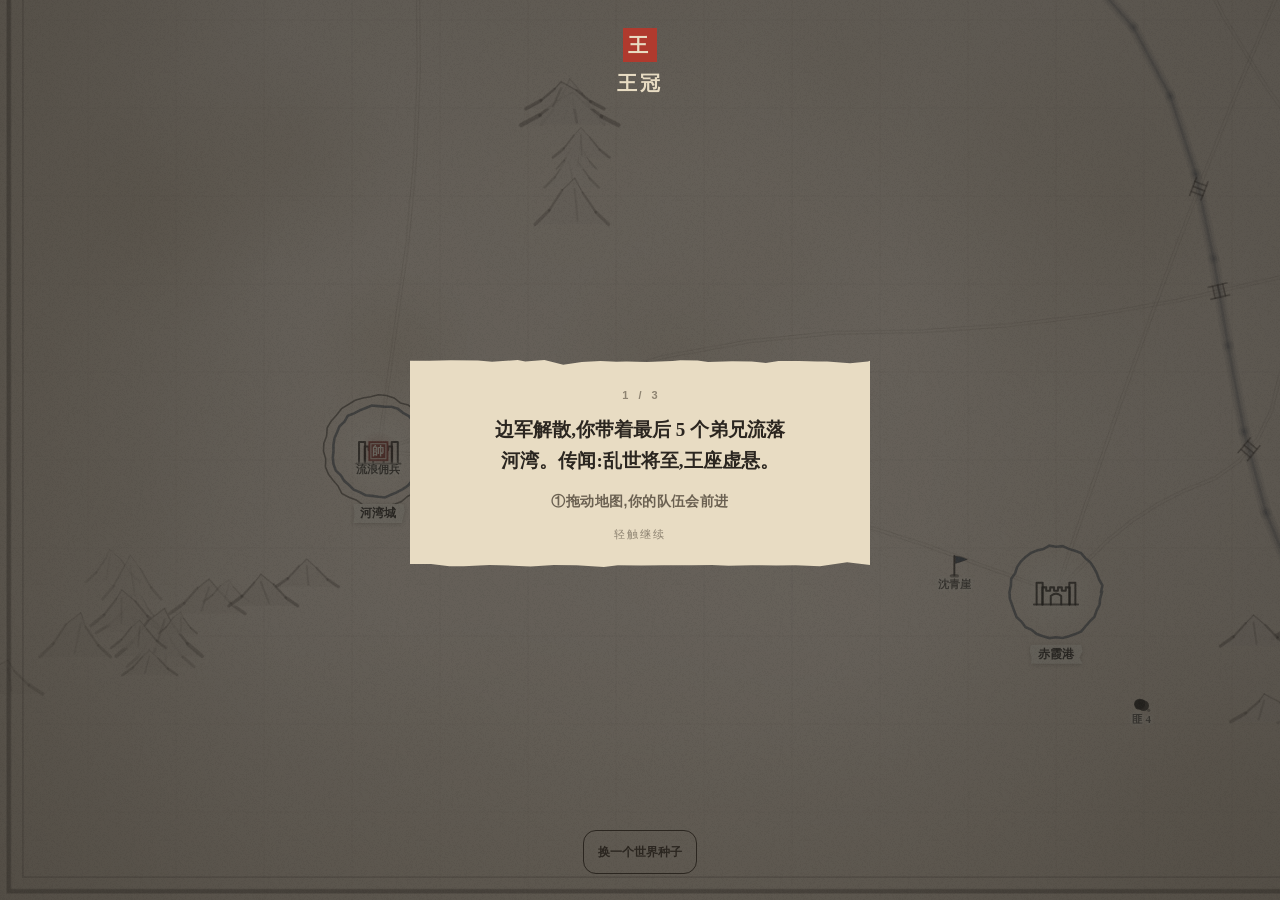
==== outputs/index.html @ c0ed1ae9 "feat(F1): make fief ownership playable" ====
<!doctype html>
<html lang="zh-CN">
<head>
  <meta charset="utf-8">
  <meta name="viewport" content="width=device-width, initial-scale=1, maximum-scale=1, viewport-fit=cover, user-scalable=no">
  <meta name="theme-color" content="#1C1916">
  <meta name="apple-mobile-web-app-capable" content="yes">
  <meta name="mobile-web-app-capable" content="yes">
  <meta name="apple-mobile-web-app-status-bar-style" content="black-translucent">
  <meta name="apple-mobile-web-app-title" content="王冠">
  <meta name="description" content="">
  <title></title>
  <link rel="icon" href="data:image/svg+xml,%3Csvg xmlns='http://www.w3.org/2000/svg' viewBox='0 0 180 180'%3E%3Crect width='180' height='180' rx='34' fill='%231C1916'/%3E%3Crect x='42' y='42' width='96' height='96' fill='%23B03A2E'/%3E%3Cpath d='M60 111V68l16 16 14-25 14 25 16-16v43z' fill='%23E8DCC3'/%3E%3C/svg%3E">
  <link rel="apple-touch-icon" href="data:image/svg+xml,%3Csvg xmlns='http://www.w3.org/2000/svg' viewBox='0 0 180 180'%3E%3Crect width='180' height='180' rx='34' fill='%231C1916'/%3E%3Crect x='42' y='42' width='96' height='96' fill='%23B03A2E'/%3E%3Cpath d='M60 111V68l16 16 14-25 14 25 16-16v43z' fill='%23E8DCC3'/%3E%3C/svg%3E">
  <link rel="manifest" href="./manifest.webmanifest">
  <link rel="stylesheet" href="./css/ui.css">
</head>
<body>
  <svg class="svg-sprite" aria-hidden="true" focusable="false">
    <defs>
      <symbol id="road-event-glyph-animal" viewBox="0 0 24 24">
        <path d="M7 9 4.5 5.5 9 7m8 2 2.5-3.5L15 7M7 9c0-3 2.2-5 5-5s5 2 5 5v4c0 4-2.2 7-5 7s-5-3-5-7z"/>
        <path d="M9.5 12h.1m4.8 0h.1M10 16c1.2.8 2.8.8 4 0"/>
      </symbol>
      <symbol id="road-event-glyph-traveler" viewBox="0 0 24 24">
        <circle cx="12" cy="6" r="3"/><path d="M7 21c.4-6 2-10 5-10s4.6 4 5 10M5 13l4 2m10-2-4 2M12 11v10"/>
      </symbol>
      <symbol id="road-event-glyph-trade" viewBox="0 0 24 24">
        <path d="M12 3v17M6 6h12M8 6l-4 8h8L8 6zm8 0-4 8h8l-4-8zM8 21h8"/>
      </symbol>
      <symbol id="road-event-glyph-village" viewBox="0 0 24 24">
        <path d="m3 11 9-7 9 7M6 9v11h12V9M10 20v-6h4v6M4 20h16"/>
      </symbol>
      <symbol id="road-event-glyph-camp" viewBox="0 0 24 24">
        <path d="M3 20 12 4l9 16H3zm5 0 4-7 4 7M5 8l-2-3m16 3 2-3"/>
      </symbol>
      <symbol id="road-event-glyph-omen" viewBox="0 0 24 24">
        <path d="m12 3 2.2 5.8L20 11l-5.8 2.2L12 19l-2.2-5.8L4 11l5.8-2.2L12 3z"/><circle cx="12" cy="11" r="1.5"/>
      </symbol>
    </defs>
  </svg>
  <canvas id="map"></canvas>

  <main id="app-overlay" class="overlay">
    <header id="hud">
      <div class="brand">
        <strong id="brand-title"></strong>
        <small id="brand-subtitle"></small>
      </div>

      <div id="stats" class="stats">
        <div class="stat gold-stat">
          <span class="stat-head">
            <!-- Square-holed cash coin, not a generic disc. -->
            <svg class="glyph" viewBox="0 0 16 16" aria-hidden="true" focusable="false">
              <circle cx="8" cy="8" r="5.6"/><rect x="6.3" y="6.3" width="3.4" height="3.4"/>
            </svg>
            <span id="gold-label"></span>
          </span>
          <strong id="gold-value"></strong>
          <small id="gold-promise" class="promise-marker" hidden></small>
          <small id="wage-label" class="wage-marker"></small>
        </div>
        <div class="stat troop-stat">
          <span class="stat-head">
            <!-- Ge-style spear head on a shaft. -->
            <svg class="glyph" viewBox="0 0 16 16" aria-hidden="true" focusable="false">
              <path d="M8 14.5V6.2"/><path d="M8 1.5 5.9 6.2h4.2z"/><path d="M5.6 9.4h4.8"/>
            </svg>
            <span id="troop-label"></span>
          </span>
          <strong id="troop-value"></strong>
          <small id="troop-promise" class="promise-marker" hidden></small>
        </div>
        <div id="fief-stat" class="stat fief-stat" hidden>
          <span class="stat-head">
            <svg class="glyph" viewBox="0 0 16 16" aria-hidden="true" focusable="false">
              <path d="M3 13.5h10M4 13.5V7l4-3.5L12 7v6.5M6.2 13.5V9.2h3.6v4.3"/>
            </svg>
            <span id="fief-label"></span>
          </span>
          <strong id="fief-value"></strong>
          <small id="fief-promise" class="promise-marker" hidden></small>
        </div>
        <div class="stat renown-stat">
          <span class="stat-head">
            <!-- laurel: two facing sprigs -->
            <svg class="glyph" viewBox="0 0 16 16" aria-hidden="true" focusable="false">
              <path d="M5.4 2.9c-2.6 2.5-2.6 7.3 0 10.2"/><path d="M10.6 2.9c2.6 2.5 2.6 7.3 0 10.2"/>
              <path d="M5.4 6.1h1.9M5.4 9.4h1.9M10.6 6.1H8.7M10.6 9.4H8.7"/>
            </svg>
            <span id="renown-label"></span>
          </span>
          <strong id="renown-value"></strong>
        </div>
        <div class="stat day-stat">
          <span class="stat-head">
            <!-- sun over the horizon: the passing day -->
            <svg class="glyph" viewBox="0 0 16 16" aria-hidden="true" focusable="false">
              <circle cx="8" cy="8" r="3.3"/><path d="M8 1.4v1.7M8 12.9v1.7M1.4 8h1.7M12.9 8h1.7"/>
            </svg>
            <span id="day-label"></span>
          </span>
          <strong id="day-value"></strong>
        </div>
      </div>

      <div class="hud-actions">
        <button id="pause-button" class="hud-button" type="button">
          <svg class="glyph glyph-pause" viewBox="0 0 16 16" aria-hidden="true" focusable="false">
            <path d="M6 3.4v9.2M10 3.4v9.2"/>
          </svg>
          <svg class="glyph glyph-resume" viewBox="0 0 16 16" aria-hidden="true" focusable="false">
            <path d="M5.4 3.2 12 8l-6.6 4.8z"/>
          </svg>
        </button>
        <button id="settings-button" class="hud-button" type="button">
          <!-- tuning marks, not a gear: a gear has no place on an ink map -->
          <svg class="glyph" viewBox="0 0 16 16" aria-hidden="true" focusable="false">
            <path d="M2.4 4.4h11.2M2.4 8h11.2M2.4 11.6h11.2"/>
            <circle cx="5.6" cy="4.4" r="1.5" class="glyph-solid"/>
            <circle cx="10.4" cy="8" r="1.5" class="glyph-solid"/>
            <circle cx="6.8" cy="11.6" r="1.5" class="glyph-solid"/>
          </svg>
        </button>
      </div>
    </header>

    <div id="renown-gate">
      <small id="renown-gate-label"></small>
      <div id="renown-gate-track"><div id="renown-gate-fill"></div></div>
    </div>
    <div id="lieutenant-chip" hidden></div>

    <div id="hint">
      <span id="hint-dot"></span>
      <span id="hint-text"></span>
    </div>

    <button id="ticker" type="button" hidden>
      <span id="ticker-seal" class="ticker-seal" aria-hidden="true" hidden></span>
      <span id="ticker-text"></span>
    </button>

    <aside id="legend">
      <span id="legend-text"></span>
      <small id="seed-label"></small>
    </aside>

    <section id="report">
      <div class="report-head">
        <button id="report-toggle" type="button" aria-expanded="false">
          <strong id="report-title"></strong>
          <span id="report-chevron" aria-hidden="true">⌃</span>
        </button>
        <div class="battle-actions">
          <button id="retreat-battle" type="button" hidden></button>
          <button id="skip-battle" type="button" hidden></button>
        </div>
      </div>
      <div id="battle-comparison" hidden>
        <strong id="encounter-verdict"></strong>
        <div class="strength-bars" aria-hidden="true">
          <span><i id="player-strength-bar"></i><small id="player-strength-value"></small></span>
          <span><i id="enemy-strength-bar"></i><small id="enemy-strength-value"></small></span>
        </div>
      </div>
      <ol id="battle-log" aria-live="polite"></ol>
    </section>

    <section id="town-sheet" hidden>
      <div class="town-copy">
        <div id="town-kicker" class="town-kicker"></div>
        <h2 id="town-name"></h2>
        <p id="town-faction"></p>
      </div>
      <div class="town-actions">
        <div class="town-spend-grid">
          <button id="recruit-button" type="button">
            <strong id="recruit-label"></strong>
            <span id="recruit-cost"></span>
          </button>
          <button id="veteran-button" type="button">
            <strong id="veteran-label"></strong>
            <span id="veteran-cost"></span>
          </button>
          <button id="battle-buff-button" type="button">
            <strong id="battle-buff-label"></strong>
            <span id="battle-buff-cost"></span>
          </button>
        </div>
        <button id="tavern-button" type="button" hidden>
          <strong id="tavern-label"></strong>
          <span id="tavern-detail"></span>
        </button>
      </div>
      <div id="fief-garrison" class="fief-garrison" hidden>
        <div class="garrison-copy">
          <strong id="garrison-title"></strong>
          <small id="garrison-counts"></small>
        </div>
        <input id="garrison-slider" type="range" min="0" step="1">
      </div>
    </section>

    <button id="settings-scrim" type="button" hidden></button>
    <section id="settings-sheet" hidden>
      <div class="settings-head">
        <h2 id="settings-title"></h2>
        <button id="settings-close" type="button">
          <svg class="glyph" viewBox="0 0 16 16" aria-hidden="true" focusable="false">
            <path d="M4 4l8 8M12 4l-8 8"/>
          </svg>
        </button>
      </div>
      <div class="settings-row">
        <span id="language-label" class="settings-label"></span>
        <div class="language-toggle">
          <button id="language-zh" type="button"></button>
          <button id="language-en" type="button"></button>
        </div>
      </div>
      <div class="settings-row">
        <div class="save-copy">
          <span id="autosave-title" class="settings-label"></span>
          <small id="autosave-status"></small>
        </div>
      </div>
    </section>

    <section id="onboarding" class="full-screen-layer onboarding-layer" hidden>
      <div class="onboarding-brand">
        <span id="onboarding-seal" class="mini-seal"></span>
        <strong id="onboarding-title"></strong>
      </div>
      <div class="onboarding-copy paper-sheet">
        <small id="onboarding-step"></small>
        <p id="onboarding-story"></p>
        <p id="onboarding-line"></p>
        <span id="onboarding-tap"></span>
      </div>
      <div class="title-actions">
        <button id="title-new-seed" class="ghost-button" type="button"></button>
        <small id="title-diagnostics"></small>
      </div>
    </section>

    <section id="promise-modal" class="modal-layer" hidden>
      <div class="promise-card paper-sheet" role="dialog" aria-modal="true">
        <small id="promise-kicker"></small>
        <p id="promise-context" hidden></p>
        <h2 id="promise-question"></h2>
        <output id="promise-value" for="promise-slider"></output>
        <input id="promise-slider" type="range">
        <div class="promise-range"><span id="promise-min"></span><span id="promise-max"></span></div>
        <div id="fief-promise-options" class="fief-promise-options" hidden>
          <button type="button" data-fief-promise="1">1</button>
          <button type="button" data-fief-promise="2">2</button>
          <button type="button" data-fief-promise="3">3</button>
          <button type="button" data-fief-promise="5">5</button>
          <button id="fief-promise-all" type="button" data-fief-promise="all"></button>
        </div>
        <button id="promise-confirm" class="primary-button" type="button"></button>
      </div>
    </section>

    <section id="fief-threat-modal" class="modal-layer fief-threat-layer" hidden>
      <article class="fief-threat-card paper-sheet" role="dialog" aria-modal="true">
        <small id="fief-threat-kicker"></small>
        <h2 id="fief-threat-title"></h2>
        <p id="fief-threat-detail"></p>
        <button id="fief-threat-dismiss" class="primary-button" type="button"></button>
      </article>
    </section>

    <button id="context-tooltip" type="button" hidden></button>

    <section id="road-event-modal" class="full-screen-layer road-event-layer" hidden>
      <article class="road-event-card paper-sheet" role="dialog" aria-modal="true">
        <small id="road-event-kicker"></small>
        <svg id="road-event-glyph" class="road-event-glyph" viewBox="0 0 24 24" aria-hidden="true" focusable="false">
          <use id="road-event-glyph-use" href="#road-event-glyph-omen"></use>
        </svg>
        <p id="road-event-text"></p>
        <div class="road-event-actions">
          <button id="road-event-choice-a" class="road-event-choice" type="button"></button>
          <button id="road-event-choice-b" class="road-event-choice" type="button"></button>
        </div>
      </article>
    </section>

    <section id="formation-modal" class="modal-layer formation-layer" hidden>
      <article class="formation-card paper-sheet" role="dialog" aria-modal="true">
        <small id="formation-kicker"></small>
        <p id="formation-scout"></p>
        <div class="formation-choices">
          <button id="formation-wedge" class="formation-choice" data-formation="wedge" type="button"></button>
          <button id="formation-line" class="formation-choice" data-formation="line" type="button"></button>
          <button id="formation-circle" class="formation-choice" data-formation="circle" type="button"></button>
        </div>
      </article>
    </section>

    <section id="contract-modal" class="modal-layer contract-layer" hidden>
      <article class="contract-card paper-sheet" role="dialog" aria-modal="true">
        <small id="contract-kicker"></small>
        <h2 id="contract-title"></h2>
        <div class="contract-offers">
          <button id="contract-offer-escort" class="contract-choice" type="button">
            <strong id="contract-escort-title"></strong>
            <span id="contract-escort-detail"></span>
          </button>
          <button id="contract-offer-risky" class="contract-choice" type="button">
            <strong id="contract-risky-title"></strong>
            <span id="contract-risky-detail"></span>
          </button>
          <button id="contract-offer-war" class="contract-choice" type="button">
            <strong id="contract-war-title"></strong>
            <span id="contract-war-detail"></span>
          </button>
          <button id="contract-offer-reinforce" class="contract-choice" type="button" hidden>
            <strong id="contract-reinforce-title"></strong>
            <span id="contract-reinforce-detail"></span>
          </button>
          <button id="contract-offer-patrol" class="contract-choice" type="button" hidden>
            <strong id="contract-patrol-title"></strong>
            <span id="contract-patrol-detail"></span>
          </button>
          <button id="lieutenant-offer" class="contract-choice" type="button" hidden>
            <strong id="lieutenant-offer-title"></strong>
            <span id="lieutenant-offer-detail"></span>
          </button>
        </div>
        <button id="contract-close" class="ghost-button" type="button"></button>
      </article>
    </section>

    <section id="demo-ending" class="full-screen-layer ending-layer" hidden>
      <div class="ending-scroll">
        <div id="ending-seal" class="ending-seal"></div>
        <section class="ending-section">
          <h2 id="mirror-title"></h2>
          <div id="mirror-table" class="mirror-table"></div>
        </section>
        <section class="ending-section ending-chronicle-section">
          <h2 id="ending-chronicle-title"></h2>
          <ol id="ending-chronicle" class="ending-chronicle"></ol>
        </section>
        <section class="ending-section">
          <h2 id="ending-stats-title"></h2>
          <dl id="ending-stats" class="ending-stats"></dl>
        </section>
        <p id="ending-line" class="ending-line"></p>
        <div class="ending-actions">
          <button id="share-result" class="primary-button" type="button"></button>
          <button id="replay-button" class="ghost-button" type="button"></button>
        </div>
        <code id="result-code" class="result-code" data-number-budget-exempt></code>
      </div>
    </section>

    <small id="version-label" class="version-label"></small>
    <div id="fx-layer" aria-hidden="true"></div>
    <div id="toast" role="status" aria-live="polite"></div>
  </main>

  <script type="module" src="./js/main.js"></script>
</body>
</html>
---- outputs/css/ui.css ----
/* Design tokens for the user's War Atlas visual system. */
:root {
  color-scheme: dark;
  --paper: #E8DCC3;
  --paper-shadow: #C9B892;
  --ink: #2B2620;
  --ink-faint: #6B6152;
  --cinnabar: #B03A2E;
  --faction-north: #7A2E2A;
  --faction-south: #31465C;
  --faction-east: #8A6D2F;
  --lacquer: #1C1916;
  --green-ink: #4A6B45;
  --lacquer-soft: rgba(28, 25, 22, 0.9);
  --paper-on-lacquer: rgba(232, 220, 195, 0.92);
  --paper-dim: rgba(232, 220, 195, 0.56);
  --rule-on-lacquer: rgba(232, 220, 195, 0.16);
  --rule-on-paper: rgba(43, 38, 32, 0.22);
  --cinnabar-on-lacquer: #D2695C;
  --cinnabar-deep: #A33525;
  --green-on-lacquer: #8FB183;
  --font-display: "Songti SC", "Noto Serif CJK SC", "STSong", serif;
  --font-body: "PingFang SC", "Noto Sans CJK SC", -apple-system, sans-serif;
  --ease-panel: 200ms cubic-bezier(0.32, 0.72, 0.35, 1);
}

* {
  box-sizing: border-box;
}

.svg-sprite {
  position: absolute;
  width: 0;
  height: 0;
  overflow: hidden;
}

button,
input[type="range"] {
  touch-action: manipulation;
}

button {
  transition: transform 100ms ease, filter 100ms ease, background-color 100ms ease;
}

button:active:not(:disabled) {
  transform: translateY(1px) scale(0.985);
  filter: brightness(1.12);
}

html,
body {
  width: 100%;
  height: 100%;
  margin: 0;
  overflow: hidden;
  background: var(--lacquer);
  color: var(--paper);
  font-family: var(--font-body);
  -webkit-tap-highlight-color: transparent;
  -webkit-user-select: none;
  user-select: none;
}

body {
  position: fixed;
  inset: 0;
  overscroll-behavior: none;
}

canvas {
  position: fixed;
  inset: 0;
  display: block;
  width: 100%;
  height: 100%;
  cursor: crosshair;
  touch-action: none;
  transition: filter var(--ease-panel);
}

body.paused canvas {
  filter: saturate(0.58) contrast(0.94);
}

.overlay {
  position: fixed;
  inset: 0;
  z-index: 2;
  pointer-events: none;
}

#hud {
  position: absolute;
  z-index: 5;
  top: max(10px, env(safe-area-inset-top));
  left: max(10px, env(safe-area-inset-left));
  right: max(10px, env(safe-area-inset-right));
  display: flex;
  align-items: stretch;
  gap: 7px;
  max-width: 800px;
  margin: 0 auto;
}

.brand,
.stats,
.hud-button,
#hint,
#report,
#town-sheet,
#settings-sheet,
#toast {
  border: 1px solid var(--rule-on-lacquer);
  background: var(--lacquer-soft);
  box-shadow: 0 14px 40px rgba(0, 0, 0, 0.34);
}

.brand {
  display: grid;
  min-width: 112px;
  place-content: center start;
  padding: 8px 12px;
  border-radius: 12px 5px 5px 12px;
  cursor: pointer;
  pointer-events: auto;
}

.brand strong {
  color: var(--paper);
  font-family: var(--font-display);
  font-size: 19px;
  font-weight: 700;
  letter-spacing: 0.2em;
  line-height: 1;
}

.brand small {
  margin-top: 5px;
  color: var(--paper-dim);
  font-family: var(--font-body);
  font-size: 9px;
  letter-spacing: 0.12em;
}

.stats {
  display: grid;
  flex: 1;
  grid-template-columns: repeat(2, minmax(54px, 1fr));
  overflow: hidden;
  border-radius: 5px;
}

body.has-fief #stats {
  grid-template-columns: repeat(3, minmax(48px, 1fr));
}

.stat {
  position: relative;
  display: grid;
  min-width: 0;
  place-content: center;
  padding: 7px 8px;
  text-align: center;
}

/* In the demo, the goal bar carries renown and the wage line carries time.
   Hiding their duplicate counters keeps every play screen under six numbers. */
.stat.renown-stat,
.stat.day-stat {
  display: none;
}

.stat + .stat {
  border-left: 1px solid var(--rule-on-lacquer);
}

.stat-head {
  display: flex;
  align-items: center;
  justify-content: center;
  gap: 4px;
}

.stat span {
  color: var(--paper-dim);
  font-family: var(--font-body);
  font-size: 9px;
  letter-spacing: 0.08em;
}

.stat strong {
  margin-top: 2px;
  color: var(--paper-on-lacquer);
  font-family: var(--font-display);
  font-size: 17px;
  font-variant-numeric: tabular-nums;
  font-weight: 700;
  line-height: 1.1;
}

.stat .promise-marker,
.stat .wage-marker {
  display: block;
  margin-top: 2px;
  color: var(--paper-dim);
  font: 500 7px/1.1 var(--font-body);
  font-variant-numeric: tabular-nums;
  letter-spacing: 0;
  white-space: nowrap;
}

.stat .promise-marker[hidden],
#hint[hidden] {
  display: none !important;
}

/* The mirror line.
   Under the line: a 2px ink tick under the counter — the promise, stated
   quietly. Over the line: the promise turns cinnabar and sits on the same
   baseline as the number it broke. This is the ONLY persistent cinnabar text
   in the game; everything else was demoted to ink to keep it meaning something. */
.stat .promise-marker {
  display: block;
  width: 18px;
  height: 2px;
  margin: 3px auto 0;
  overflow: hidden;
  background: var(--paper-dim);
  color: transparent;
  font: 700 9px/1.2 var(--font-display);
  font-variant-numeric: tabular-nums;
  white-space: nowrap;
}

.stat .promise-marker.exceeded {
  width: auto;
  height: auto;
  margin: 1px 0 0;
  background: none;
  color: var(--cinnabar-on-lacquer);
}

#gold-promise.exceeded {
  top: calc(max(10px, env(safe-area-inset-top)) + 77px);
}

body.has-troop-overshoot #troop-value,
body.has-gold-overshoot #gold-value {
  visibility: hidden;
}

body.battle-active.has-troop-overshoot #troop-value,
body.battle-active.has-gold-overshoot #gold-value {
  visibility: visible;
}

/* Counter lands on its new value with a single small settle. */
.stat strong.ticking {
  animation: stat-settle 450ms cubic-bezier(0.2, 0.8, 0.2, 1);
}

@keyframes stat-settle {
  0% { transform: scale(1); }
  55% { transform: scale(1.06); }
  100% { transform: scale(1); }
}

/* Inline SVG glyph set. Stroked in currentColor so one rule tones them all. */
.glyph {
  width: 13px;
  height: 13px;
  flex: 0 0 auto;
  fill: none;
  stroke: currentColor;
  stroke-width: 1.4;
  stroke-linecap: round;
  stroke-linejoin: round;
  opacity: 0.72;
}

.glyph .glyph-solid {
  fill: currentColor;
  stroke: none;
}

.hud-actions {
  display: flex;
  gap: 5px;
}

.hud-button {
  display: grid;
  width: 42px;
  min-height: 44px;
  padding: 0;
  place-content: center;
  border-radius: 5px;
  color: var(--paper-on-lacquer);
  cursor: pointer;
  pointer-events: auto;
}

.hud-button .glyph {
  width: 16px;
  height: 16px;
  opacity: 0.86;
}

/* Pause/resume swap by class, so the SVG markup survives re-render. */
.hud-button .glyph-resume,
.hud-button.is-paused .glyph-pause {
  display: none;
}

.hud-button.is-paused .glyph-resume {
  display: block;
}

.hud-button:last-child {
  border-radius: 5px 12px 12px 5px;
}

.hud-button:active {
  transform: translateY(1px);
  background: rgba(232, 220, 195, 0.1);
}

/* ---- Renown gate: a brush stroke, not a progress bar -------------------- */
#renown-gate {
  position: absolute;
  z-index: 4;
  top: calc(max(10px, env(safe-area-inset-top)) + 58px);
  left: 50%;
  display: flex;
  align-items: center;
  gap: 8px;
  max-width: calc(100vw - 24px);
  transform: translateX(-50%);
}

body.has-troop-overshoot #renown-gate {
  top: calc(max(10px, env(safe-area-inset-top)) + 80px);
}

body.has-gold-overshoot #renown-gate {
  top: calc(max(10px, env(safe-area-inset-top)) + 100px);
}

#renown-gate[hidden] {
  display: none;
}

#lieutenant-chip {
  position: absolute;
  z-index: 4;
  top: calc(max(10px, env(safe-area-inset-top)) + 82px);
  left: max(12px, env(safe-area-inset-left));
  padding: 5px 8px;
  border: 1px solid var(--rule-on-lacquer);
  border-radius: 2px;
  background: var(--lacquer-soft);
  color: var(--paper-on-lacquer);
  font: 11px var(--font-display);
  letter-spacing: 0.08em;
}

#lieutenant-chip[hidden] {
  display: none;
}

#renown-gate-track {
  width: 104px;
  height: 3px;
  flex: 0 0 auto;
  overflow: hidden;
  border-radius: 2px;
  /* Ink on paper: --rule-on-paper is too faint to read as a track here. */
  background: rgba(43, 38, 32, 0.16);
}

#renown-gate-fill {
  width: 0%;
  height: 100%;
  border-radius: 2px;
  background: var(--ink);
  transition: width var(--ease-panel);
}

#renown-gate-fill.growing {
  animation: progress-ink-pulse 450ms cubic-bezier(0.2, 0.8, 0.2, 1);
}

@keyframes progress-ink-pulse {
  0% { box-shadow: inset 0 0 0 1px rgba(176, 58, 46, 0); }
  40% { box-shadow: inset 0 0 0 1px var(--cinnabar); }
  100% { box-shadow: inset 0 0 0 1px rgba(176, 58, 46, 0); }
}

#renown-gate-label {
  color: var(--ink);
  font-family: var(--font-display);
  font-size: 11px;
  font-variant-numeric: tabular-nums;
  letter-spacing: 0.04em;
  white-space: nowrap;
  opacity: 0.78;
}

#hint {
  position: absolute;
  top: calc(max(10px, env(safe-area-inset-top)) + 96px);
  left: 50%;
  display: flex;
  align-items: center;
  gap: 7px;
  max-width: calc(100vw - 24px);
  padding: 7px 11px;
  transform: translateX(-50%);
  border-color: var(--rule-on-lacquer);
  border-radius: 999px;
  color: var(--paper-on-lacquer);
  font-family: var(--font-body);
  font-size: 11px;
  line-height: 1.25;
  text-align: center;
  white-space: nowrap;
}

body.has-troop-overshoot #hint {
  top: calc(max(10px, env(safe-area-inset-top)) + 116px);
}

body.has-gold-overshoot #hint {
  top: calc(max(10px, env(safe-area-inset-top)) + 136px);
}

#hint-dot {
  width: 6px;
  height: 6px;
  flex: 0 0 auto;
  border-radius: 50%;
  background: var(--paper-dim);
}

#hint.battle #hint-dot,
#hint.paused #hint-dot {
  background: var(--paper-dim);
  box-shadow: 0 0 0 3px rgba(176, 58, 46, 0.22);
}

#legend {
  position: absolute;
  top: calc(max(10px, env(safe-area-inset-top)) + 138px);
  right: max(12px, env(safe-area-inset-right));
  display: grid;
  gap: 4px;
  /* --ink-faint on paper is only 4.47:1; this is 10px text. */
  color: var(--ink);
  font-family: var(--font-body);
  font-size: 10px;
  text-align: right;
}

#legend small {
  /* No nested opacity: it would compound with #legend's and fail contrast. */
  color: var(--ink);
  font-variant-numeric: tabular-nums;
}

#seed-label,
.version-label {
  display: none;
}

body.diagnostics-visible #seed-label,
body.diagnostics-visible .version-label {
  display: block;
}

/* Triple-tap diagnostics is a focused readout, not another HUD layer. */
body.diagnostics-visible #renown-gate,
body.diagnostics-visible #town-sheet,
body.diagnostics-visible #report,
body.diagnostics-visible #battle-panel {
  display: none !important;
}

/* Recruiting introduces its own two small figures; temporarily drop the wage
   line so a town screen still stays within the six-number demo budget. */
body.town-open .wage-marker {
  display: none;
}

body.town-open #report {
  display: none;
}

body.victory-fx-active .wage-marker {
  display: none !important;
}

body.act-two.town-open #renown-gate,
body.settings-open #renown-gate,
body.demo-modal-open #renown-gate {
  display: none !important;
}

#report {
  position: absolute;
  z-index: 1;
  right: max(12px, env(safe-area-inset-right));
  bottom: max(12px, env(safe-area-inset-bottom));
  width: min(410px, calc(100vw - 24px));
  overflow: hidden;
  border-radius: 16px;
  transition: bottom var(--ease-panel), opacity var(--ease-panel);
  pointer-events: auto;
}

body.town-open #report {
  bottom: calc(max(12px, env(safe-area-inset-bottom)) + 132px);
}

body.settings-open #report {
  opacity: 0;
}

.report-head {
  display: flex;
  min-height: 38px;
  align-items: center;
  justify-content: space-between;
  gap: 10px;
  padding: 7px 8px 7px 13px;
  border-bottom: 1px solid var(--rule-on-lacquer);
}

#report-toggle {
  display: flex;
  min-width: 0;
  min-height: 44px;
  flex: 1;
  align-items: center;
  gap: 8px;
  padding: 0 5px;
  border: 0;
  background: transparent;
  color: inherit;
  cursor: pointer;
  text-align: left;
}

#report-chevron {
  color: var(--paper-dim);
  font-size: 11px;
  transition: transform var(--ease-panel);
}

#report[data-expanded="true"] #report-chevron {
  transform: rotate(180deg);
}

.report-head strong {
  color: var(--paper-on-lacquer);
  font-family: var(--font-display);
  font-size: 13px;
  letter-spacing: 0.14em;
}

.battle-actions {
  display: flex;
  gap: 5px;
  pointer-events: auto;
}

#skip-battle,
#retreat-battle {
  min-height: 44px;
  padding: 5px 10px;
  border: 1px solid var(--rule-on-lacquer);
  border-radius: 9px;
  background: rgba(232, 220, 195, 0.08);
  color: var(--paper-on-lacquer);
  font: 600 11px var(--font-body);
  cursor: pointer;
  pointer-events: auto;
}

#skip-battle:active,
#retreat-battle:active {
  transform: translateY(1px);
  background: rgba(232, 220, 195, 0.16);
}

#battle-log {
  display: grid;
  max-height: 32px;
  gap: 4px;
  margin: 0;
  padding: 9px 13px 11px;
  overflow: hidden;
  list-style: none;
  font-family: var(--font-body);
  font-size: 11px;
  line-height: 1.3;
}

#report[data-expanded="true"] #battle-log {
  max-height: 118px;
}

#report:not([data-expanded="true"]) #battle-log li:not(:first-child) {
  display: none;
}

#battle-comparison {
  padding: 10px 13px 2px;
  border-top: 1px solid var(--rule-on-lacquer);
  text-align: center;
}

#battle-comparison[hidden] {
  display: none !important;
}

#encounter-verdict {
  display: block;
  color: var(--paper-on-lacquer);
  font: 700 23px/1.2 var(--font-display);
  letter-spacing: 0.12em;
}

.strength-bars {
  display: grid;
  grid-template-columns: repeat(2, minmax(0, 1fr));
  gap: 8px;
  margin-top: 7px;
}

.strength-bars span {
  position: relative;
  height: 4px;
  overflow: visible;
  border-radius: 999px;
  background: rgba(232, 220, 195, 0.15);
}

.strength-bars i {
  display: block;
  height: 100%;
  border-radius: inherit;
  background: var(--green-on-lacquer);
}

.strength-bars span:last-child i {
  background: var(--cinnabar-on-lacquer);
}

.strength-bars small {
  position: absolute;
  top: -4px;
  right: 3px;
  color: var(--paper-on-lacquer);
  font: 8px/1 ui-monospace, SFMono-Regular, Menlo, monospace;
}

body.battle-active #renown-gate,
body.battle-active .wage-marker {
  display: none !important;
}

/* The mirror line is a permanent confession once it turns cinnabar. During a
   battle, collapse the ordinary counters but keep any exceeded promise fixed
   above the battlefield instead of visually removing it. */
body.battle-active #stats,
body.battle-active #stats .stat {
  display: contents !important;
}

body.battle-active #stats .stat-head,
body.battle-active #stats .stat > strong,
body.battle-active #stats .promise-marker:not(.exceeded) {
  display: none !important;
}

#battle-log li {
  overflow: hidden;
  color: var(--paper-dim);
  text-overflow: ellipsis;
  white-space: nowrap;
}

#battle-log li.win {
  color: var(--green-on-lacquer);
}

#battle-log li.loss {
  color: var(--paper-on-lacquer);
}

#battle-log li.round {
  color: rgba(232, 220, 195, 0.78);
}

#town-sheet {
  position: absolute;
  z-index: 2;
  right: max(12px, env(safe-area-inset-right));
  bottom: max(12px, env(safe-area-inset-bottom));
  left: max(12px, env(safe-area-inset-left));
  display: flex;
  width: min(640px, calc(100vw - 24px));
  min-height: 116px;
  align-items: center;
  justify-content: space-between;
  gap: 16px;
  margin: 0 auto;
  padding: 16px;
  border-color: var(--rule-on-lacquer);
  border-radius: 20px;
  background: var(--lacquer);
  pointer-events: auto;
  flex-wrap: wrap;
}

#town-sheet[hidden],
#skip-battle[hidden],
#retreat-battle[hidden],
#tavern-button[hidden],
#contract-modal[hidden],
#contract-offer-war[hidden],
#contract-offer-reinforce[hidden],
#contract-offer-patrol[hidden],
#fief-stat[hidden],
#fief-garrison[hidden],
#fief-promise-options[hidden],
#fief-threat-modal[hidden],
#lieutenant-offer[hidden],
#formation-modal[hidden],
#settings-sheet[hidden],
#settings-scrim[hidden],
#onboarding[hidden],
#promise-modal[hidden],
#road-event-modal[hidden],
#context-tooltip[hidden],
#demo-ending[hidden] {
  display: none !important;
}

.fief-garrison {
  display: grid;
  width: 100%;
  grid-template-columns: minmax(128px, auto) minmax(160px, 1fr);
  align-items: center;
  gap: 12px;
  padding-top: 12px;
  border-top: 1px solid var(--rule-on-lacquer);
}

.garrison-copy strong,
.garrison-copy small {
  display: block;
}

.garrison-copy strong {
  color: var(--paper-on-lacquer);
  font: 700 13px var(--font-display);
}

.garrison-copy small {
  margin-top: 3px;
  color: var(--paper-dim);
  font: 10px var(--font-body);
}

#garrison-slider {
  width: 100%;
  accent-color: var(--paper);
}

.town-copy {
  min-width: 0;
}

.town-kicker {
  color: var(--paper-dim);
  font-family: var(--font-body);
  font-size: 10px;
  letter-spacing: 0.12em;
}

#town-name {
  margin: 3px 0 4px;
  overflow: hidden;
  color: var(--paper-on-lacquer);
  font-family: var(--font-display);
  font-size: 23px;
  text-overflow: ellipsis;
  white-space: nowrap;
}

#town-faction {
  margin: 0;
  color: var(--paper-dim);
  font-family: var(--font-body);
  font-size: 11px;
}

.town-actions {
  display: grid;
  flex: 0 0 auto;
  gap: 8px;
}

.town-spend-grid {
  display: grid;
  grid-template-columns: repeat(3, minmax(86px, 1fr));
  gap: 6px;
}

#recruit-button,
#veteran-button,
#battle-buff-button,
#tavern-button {
  min-width: 0;
  min-height: 54px;
  padding: 8px 9px;
  border: 1px solid var(--rule-on-lacquer);
  border-radius: 13px;
  background: transparent;
  box-shadow: 0 7px 18px rgba(0, 0, 0, 0.28);
  color: var(--paper);
  font: 700 15px var(--font-display);
  letter-spacing: 0.06em;
  cursor: pointer;
}

#tavern-button {
  width: 100%;
  border-color: rgba(232, 220, 195, 0.25);
  background: rgba(232, 220, 195, 0.08);
  box-shadow: none;
}

#recruit-button span,
#veteran-button span,
#battle-buff-button span,
#tavern-button span {
  display: block;
  margin-top: 3px;
  font-family: var(--font-body);
  font-size: 10px;
  font-weight: 500;
  letter-spacing: 0;
  opacity: 0.82;
}

#recruit-button:active:not(:disabled),
#veteran-button:active:not(:disabled),
#battle-buff-button:active:not(:disabled),
#tavern-button:active:not(:disabled) {
  transform: translateY(1px);
}

#recruit-button:disabled,
#veteran-button:disabled,
#battle-buff-button:disabled,
#tavern-button:disabled {
  border-color: var(--rule-on-lacquer);
  background: transparent;
  box-shadow: none;
  color: var(--paper-dim);
  cursor: default;
}

.full-screen-layer,
.modal-layer {
  position: fixed;
  z-index: 20;
  inset: 0;
  pointer-events: auto;
}

.onboarding-layer {
  display: grid;
  grid-template-rows: auto 1fr auto;
  min-height: 100%;
  padding: max(28px, env(safe-area-inset-top)) max(24px, env(safe-area-inset-right)) max(26px, env(safe-area-inset-bottom)) max(24px, env(safe-area-inset-left));
  background:
    linear-gradient(rgba(232, 220, 195, 0.9), rgba(232, 220, 195, 0.96)),
    repeating-linear-gradient(89deg, rgba(43, 38, 32, 0.04) 0 1px, transparent 1px 22px);
  color: var(--ink);
  cursor: pointer;
}

.onboarding-brand {
  display: flex;
  align-items: center;
  gap: 12px;
  color: var(--ink);
  font: 700 17px var(--font-display);
  letter-spacing: 0.18em;
}

.mini-seal {
  display: grid;
  width: 34px;
  height: 34px;
  place-content: center;
  background: var(--cinnabar);
  color: var(--paper);
  font: 700 20px var(--font-display);
}

.onboarding-copy {
  display: grid;
  max-width: 620px;
  place-content: center;
  gap: 18px;
  margin: 0 auto;
  text-align: center;
}

#onboarding-step {
  color: var(--ink);
  font: 700 11px var(--font-body);
  letter-spacing: 0.22em;
}

#onboarding-line {
  margin: 0;
  font: 700 clamp(27px, 7vw, 46px)/1.45 var(--font-display);
  letter-spacing: 0.03em;
}

#onboarding-story {
  max-width: 560px;
  margin: 0 auto;
  color: var(--ink);
  font: 700 clamp(21px, 5.8vw, 35px)/1.6 var(--font-display);
  white-space: pre-line;
}

#onboarding-story[hidden] {
  display: none;
}

#onboarding-tap {
  color: var(--ink);
  font: 11px var(--font-body);
  letter-spacing: 0.1em;
}

.primary-button,
.ghost-button {
  min-height: 50px;
  padding: 11px 18px;
  border-radius: 13px;
  font: 700 15px var(--font-display);
  cursor: pointer;
}

.primary-button {
  border: 1px solid var(--rule-on-lacquer);
  background: transparent;
  color: var(--paper);
  box-shadow: 0 8px 24px rgba(43, 38, 32, 0.2);
}

.ghost-button {
  border: 1px solid currentColor;
  background: transparent;
  color: inherit;
}

#title-new-seed {
  justify-self: center;
  min-height: 44px;
  padding: 8px 14px;
  font: 600 12px var(--font-body);
}

.title-actions {
  display: grid;
  justify-items: center;
  gap: 8px;
}

#title-diagnostics {
  display: none;
  color: var(--ink-faint);
  font: 9px ui-monospace, SFMono-Regular, Menlo, monospace;
}

body.diagnostics-visible #title-diagnostics {
  display: block;
}

.modal-layer {
  display: grid;
  padding: max(20px, env(safe-area-inset-top)) max(16px, env(safe-area-inset-right)) max(20px, env(safe-area-inset-bottom)) max(16px, env(safe-area-inset-left));
  place-content: center;
  background: rgba(28, 25, 22, 0.6);
}

.promise-card {
  width: min(560px, calc(100vw - 32px));
  padding: 26px 22px 22px;
  border: 1px solid rgba(43, 38, 32, 0.18);
  border-radius: 22px;
  background: var(--paper);
  box-shadow: 0 24px 70px rgba(0, 0, 0, 0.42);
  color: var(--ink);
  text-align: center;
}

.fief-promise-options {
  display: grid;
  grid-template-columns: repeat(5, minmax(44px, 1fr));
  gap: 7px;
  margin: 18px 0;
}

.fief-promise-options button {
  min-height: 48px;
  border: 1px solid rgba(43, 38, 32, 0.42);
  border-radius: 3px;
  background: rgba(232, 220, 195, 0.28);
  color: var(--ink);
  font: 700 16px var(--font-display);
}

.fief-promise-options button[aria-pressed="true"] {
  outline: 2px solid var(--ink);
  outline-offset: -3px;
}

.fief-promise-options button:active {
  background: rgba(43, 38, 32, 0.1);
}

.fief-threat-layer {
  display: grid;
  place-items: center;
  padding: max(18px, env(safe-area-inset-top)) max(16px, env(safe-area-inset-right)) max(18px, env(safe-area-inset-bottom)) max(16px, env(safe-area-inset-left));
  background: rgba(28, 25, 22, 0.78);
}

.fief-threat-card {
  width: min(520px, 100%);
  padding: 26px 22px 22px;
  text-align: center;
}

.fief-threat-card small {
  color: var(--ink-faint);
  font: 10px var(--font-body);
  letter-spacing: 0.18em;
}

.fief-threat-card h2 {
  margin: 10px 0 12px;
  font: 700 28px var(--font-display);
}

.fief-threat-card p {
  margin: 0 0 20px;
  font: 17px/1.65 var(--font-display);
}

#promise-kicker {
  color: var(--ink);
  font: 700 10px var(--font-body);
  letter-spacing: 0.22em;
}

#promise-context {
  margin: 14px auto 4px;
  color: var(--ink-faint);
  font: 14px/1.65 var(--font-body);
}

#promise-question {
  margin: 12px 0 14px;
  font: 700 clamp(24px, 6vw, 34px)/1.4 var(--font-display);
}

#promise-value {
  display: block;
  margin: 4px 0 12px;
  color: var(--cinnabar-deep);
  font: 700 clamp(62px, 18vw, 96px)/1 var(--font-display);
  font-variant-numeric: tabular-nums;
}

#promise-slider {
  width: 100%;
  height: 44px;
}

.promise-range {
  display: flex;
  justify-content: space-between;
  margin: -2px 3px 20px;
  color: var(--ink);
  font: 10px var(--font-body);
}

#promise-confirm {
  width: 100%;
}

#context-tooltip {
  position: fixed;
  z-index: 18;
  top: 48%;
  left: 50%;
  width: max-content;
  min-height: 44px;
  max-width: calc(100vw - 42px);
  padding: 12px 18px;
  transform: translate(-50%, -50%);
  border: 1px solid rgba(176, 58, 46, 0.55);
  border-radius: 999px;
  background: var(--paper);
  color: var(--ink);
  box-shadow: 0 16px 44px rgba(0, 0, 0, 0.28);
  font: 700 15px var(--font-display);
  pointer-events: auto;
}

.road-event-layer {
  display: grid;
  padding: max(24px, env(safe-area-inset-top)) max(18px, env(safe-area-inset-right)) max(24px, env(safe-area-inset-bottom)) max(18px, env(safe-area-inset-left));
  place-items: center;
  background: rgba(28, 25, 22, 0.6);
}

.road-event-card {
  width: min(560px, calc(100vw - 36px));
  padding: 32px 24px 24px;
  border: 1px solid rgba(43, 38, 32, 0.22);
  border-radius: 4px 18px 7px 15px;
  background:
    linear-gradient(rgba(232, 220, 195, 0.94), rgba(232, 220, 195, 0.98)),
    repeating-linear-gradient(88deg, rgba(43, 38, 32, 0.05) 0 1px, transparent 1px 19px);
  box-shadow: 0 28px 80px rgba(0, 0, 0, 0.48);
  color: var(--ink);
  text-align: center;
}

#road-event-kicker {
  color: var(--ink);
  font: 700 10px var(--font-body);
  letter-spacing: 0.22em;
}

.road-event-glyph {
  display: block;
  width: 58px;
  height: 58px;
  margin: 18px auto -6px;
  fill: none;
  stroke: var(--ink);
  stroke-width: 1.35;
  stroke-linecap: round;
  stroke-linejoin: round;
  opacity: 0.7;
}

#road-event-text {
  margin: 24px auto 28px;
  font: 700 clamp(24px, 6vw, 34px)/1.65 var(--font-display);
}

.road-event-actions {
  display: grid;
  grid-template-columns: repeat(2, minmax(0, 1fr));
  gap: 10px;
}

.road-event-choice {
  min-height: 52px;
  padding: 11px 14px;
  border: 1px solid rgba(43, 38, 32, 0.48);
  border-radius: 13px;
  background: rgba(232, 220, 195, 0.3);
  color: var(--ink);
  font: 700 14px/1.35 var(--font-display);
  cursor: pointer;
}

.road-event-choice:active {
  background: rgba(43, 38, 32, 0.1);
}

.contract-layer {
  display: grid;
  place-items: center;
  padding: max(18px, env(safe-area-inset-top)) max(16px, env(safe-area-inset-right)) max(18px, env(safe-area-inset-bottom)) max(16px, env(safe-area-inset-left));
  background: rgba(28, 25, 22, 0.78);
}

.formation-layer {
  display: grid;
  place-items: center;
  background: rgba(28, 25, 22, 0.78);
}

.formation-card {
  width: min(480px, calc(100vw - 32px));
  padding: 24px 20px 20px;
  text-align: center;
}

#formation-kicker {
  color: var(--ink-faint);
  font: 10px var(--font-body);
  letter-spacing: 0.2em;
}

#formation-scout {
  margin: 13px 0 18px;
  color: var(--ink);
  font: 700 20px/1.5 var(--font-display);
  text-wrap: balance;
}

.formation-choices {
  display: grid;
  grid-template-columns: repeat(3, 1fr);
  gap: 8px;
}

.formation-choice {
  min-height: 58px;
  border: 1px solid rgba(43, 38, 32, 0.42);
  border-radius: 3px;
  background: rgba(232, 220, 195, 0.28);
  color: var(--ink);
  font: 700 17px var(--font-display);
}

.formation-choice:active {
  background: rgba(43, 38, 32, 0.1);
}

.contract-card {
  width: min(520px, 100%);
  max-height: min(720px, 90svh);
  padding: 22px;
  overflow-y: auto;
}

.contract-card small {
  color: var(--ink-faint);
  font: 10px var(--font-body);
  letter-spacing: 0.16em;
}

.contract-card h2 {
  margin: 7px 0 18px;
  font: 700 27px var(--font-display);
}

.contract-offers {
  display: grid;
  gap: 9px;
}

.contract-choice {
  min-height: 78px;
  padding: 12px 14px;
  border: 1px solid rgba(43, 38, 32, 0.42);
  border-radius: 13px;
  background: rgba(232, 220, 195, 0.28);
  color: var(--ink);
  text-align: left;
  cursor: pointer;
}

.contract-choice strong,
.contract-choice span {
  display: block;
}

.contract-choice strong {
  font: 700 17px var(--font-display);
}

.contract-choice span {
  margin-top: 5px;
  color: var(--ink-faint);
  font: 11px/1.45 var(--font-body);
}

.contract-choice:active {
  transform: translateY(1px);
  background: rgba(43, 38, 32, 0.1);
}

#contract-close {
  width: 100%;
  margin-top: 12px;
}

.ending-layer {
  overflow-y: auto;
  overscroll-behavior: contain;
  background: var(--paper);
  color: var(--ink);
  -webkit-overflow-scrolling: touch;
}

.ending-scroll {
  width: min(680px, 100%);
  min-height: 100%;
  margin: 0 auto;
  padding: max(40px, env(safe-area-inset-top)) max(22px, env(safe-area-inset-right)) max(42px, env(safe-area-inset-bottom)) max(22px, env(safe-area-inset-left));
}

.ending-seal {
  display: grid;
  width: 92px;
  height: 92px;
  margin: 8px auto 24px;
  place-content: center;
  transform: rotate(-2deg);
  border: 5px double rgba(232, 220, 195, 0.9);
  background: var(--cinnabar);
  color: var(--paper);
  font: 700 27px var(--font-display);
  letter-spacing: 0.12em;
  box-shadow: 0 4px 0 rgba(122, 46, 42, 0.3);
}

.ending-section {
  padding: 22px 0;
  border-top: 1px solid var(--rule-on-paper);
}

.ending-section h2 {
  margin: 0 0 14px;
  color: var(--ink);
  font: 700 12px var(--font-body);
  letter-spacing: 0.18em;
}

.mirror-row {
  display: grid;
  grid-template-columns: minmax(72px, 1fr) auto auto;
  align-items: baseline;
  gap: 12px;
  padding: 10px 0;
  border-bottom: 1px solid rgba(43, 38, 32, 0.1);
  font: 15px var(--font-body);
}

.mirror-row strong {
  font: 700 23px var(--font-display);
  font-variant-numeric: tabular-nums;
}

.ending-chronicle {
  list-style: none;
  margin: 0;
  padding-left: 0;
  color: var(--ink);
  font: 16px/1.65 var(--font-display);
}

.ending-chronicle li + li {
  margin-top: 8px;
}

.ending-stats {
  display: grid;
  grid-template-columns: repeat(2, minmax(0, 1fr));
  gap: 10px;
  margin: 0;
}

.ending-stat {
  padding: 13px;
  border: 1px solid var(--rule-on-paper);
  border-radius: 12px;
}

.ending-stat dt {
  color: var(--ink-faint);
  font: 10px var(--font-body);
}

.ending-stat dd {
  margin: 3px 0 0;
  font: 700 25px var(--font-display);
  font-variant-numeric: tabular-nums;
}

.ending-line {
  margin: 30px 0;
  color: var(--ink);
  font: 700 clamp(25px, 7vw, 38px)/1.55 var(--font-display);
  text-align: center;
}

.ending-actions {
  display: grid;
  gap: 10px;
}

.result-code {
  display: block;
  max-height: 120px;
  margin-top: 28px;
  padding: 12px;
  overflow: auto;
  border: 1px solid var(--rule-on-paper);
  border-radius: 10px;
  color: var(--ink);
  font: 9px/1.45 ui-monospace, SFMono-Regular, Menlo, monospace;
  overflow-wrap: anywhere;
  user-select: text;
  -webkit-user-select: text;
}

.version-label {
  position: fixed;
  z-index: 10;
  right: max(8px, env(safe-area-inset-right));
  bottom: max(5px, env(safe-area-inset-bottom));
  color: rgba(43, 38, 32, 0.48);
  font: 8px ui-monospace, SFMono-Regular, Menlo, monospace;
  pointer-events: none;
}

#fx-layer {
  position: fixed;
  z-index: 45;
  inset: 0;
  overflow: hidden;
  pointer-events: none;
}

.fx-coin,
.fx-recruit,
.fx-renown {
  position: absolute;
  left: 0;
  top: 0;
  will-change: transform, opacity;
}

.fx-coin {
  display: grid;
  width: 18px;
  height: 18px;
  place-content: center;
  border: 1.5px solid var(--ink);
  border-radius: 50%;
  background: #d8b24c;
  color: #5e4416;
  font: 700 10px/1 var(--font-display);
  animation: coin-flight 450ms cubic-bezier(0.2, 0.8, 0.2, 1) both;
}

.fx-recruit {
  color: var(--ink);
  font: 700 20px/1 var(--font-display);
  animation: recruit-march 450ms cubic-bezier(0.2, 0.8, 0.2, 1) both;
}

.fx-renown {
  color: var(--green-ink);
  font: 700 20px/1 var(--font-display);
  text-shadow: 0 2px 8px rgba(232, 220, 195, 0.85);
  animation: renown-float 700ms cubic-bezier(0.2, 0.8, 0.2, 1) both;
}

@keyframes coin-flight {
  0% { opacity: 0; transform: translate(var(--from-x), var(--from-y)) scale(0.6); }
  14% { opacity: 1; }
  82% { opacity: 1; transform: translate(var(--to-x), var(--to-y)) scale(1.08); }
  100% { opacity: 0; transform: translate(var(--to-x), var(--to-y)) scale(1); }
}

@keyframes recruit-march {
  0% { opacity: 0; transform: translate(var(--from-x), var(--from-y)) scale(0.7); }
  14% { opacity: 1; }
  82% { opacity: 1; transform: translate(var(--to-x), var(--to-y)) scale(1.08); }
  100% { opacity: 0; transform: translate(var(--to-x), var(--to-y)) scale(1); }
}

@keyframes renown-float {
  0% { opacity: 0; transform: translate(var(--from-x), var(--from-y)); }
  16% { opacity: 1; }
  100% { opacity: 0; transform: translate(var(--from-x), calc(var(--from-y) - 24px)); }
}

body.demo-modal-open #hud,
body.demo-modal-open #hint,
body.demo-modal-open #legend,
body.demo-modal-open #report,
body.demo-modal-open #town-sheet,
body.demo-ended #hud,
body.demo-ended #hint,
body.demo-ended #legend,
body.demo-ended #report,
body.demo-ended #town-sheet {
  visibility: hidden;
}

body.contract-open #hud,
body.contract-open #hint,
body.contract-open #legend,
body.contract-open #renown-gate,
body.contract-open #report,
body.contract-open #ticker,
body.contract-open #town-sheet {
  visibility: hidden;
}

#settings-scrim {
  position: absolute;
  z-index: 3;
  inset: 0;
  width: 100%;
  height: 100%;
  padding: 0;
  border: 0;
  background: rgba(28, 25, 22, 0.48);
  cursor: default;
  pointer-events: auto;
}

#settings-sheet {
  position: absolute;
  z-index: 4;
  right: max(12px, env(safe-area-inset-right));
  bottom: max(12px, env(safe-area-inset-bottom));
  left: max(12px, env(safe-area-inset-left));
  width: min(640px, calc(100vw - 24px));
  margin: 0 auto;
  padding: 16px;
  border-radius: 20px;
  background: var(--lacquer);
  pointer-events: auto;
}

.settings-head {
  display: flex;
  align-items: center;
  justify-content: space-between;
  padding-bottom: 12px;
  border-bottom: 1px solid var(--rule-on-lacquer);
}

#settings-title {
  margin: 0;
  color: var(--paper-on-lacquer);
  font: 700 21px var(--font-display);
  letter-spacing: 0.12em;
}

#settings-close {
  width: 44px;
  height: 44px;
  padding: 0;
  border: 1px solid var(--rule-on-lacquer);
  border-radius: 50%;
  background: transparent;
  color: var(--paper-on-lacquer);
  font: 400 24px var(--font-body);
  cursor: pointer;
}

.settings-row {
  display: flex;
  align-items: center;
  justify-content: space-between;
  gap: 16px;
  padding-top: 14px;
}

.settings-label {
  color: var(--paper-on-lacquer);
  font: 600 12px var(--font-body);
  letter-spacing: 0.08em;
}

.language-toggle {
  display: grid;
  grid-template-columns: repeat(2, 1fr);
  overflow: hidden;
  border: 1px solid var(--rule-on-lacquer);
  border-radius: 10px;
}

.language-toggle button {
  min-width: 86px;
  min-height: 44px;
  padding: 7px 12px;
  border: 0;
  background: transparent;
  color: var(--paper-dim);
  font: 600 12px var(--font-body);
  cursor: pointer;
}

.language-toggle button + button {
  border-left: 1px solid var(--rule-on-lacquer);
}

.language-toggle button[aria-pressed="true"] {
  background: var(--paper);
  color: var(--ink);
}

.save-copy {
  display: grid;
  gap: 3px;
  min-width: 0;
}

#autosave-status {
  overflow: hidden;
  color: var(--paper-dim);
  font: 10px var(--font-body);
  text-overflow: ellipsis;
  white-space: nowrap;
}

#toast {
  position: absolute;
  z-index: 6;
  top: 50%;
  left: 50%;
  max-width: calc(100vw - 36px);
  padding: 10px 15px;
  transform: translate(-50%, -50%) translateY(8px);
  border-radius: 12px;
  color: var(--paper-on-lacquer);
  font-family: var(--font-body);
  font-size: 13px;
  opacity: 0;
  transition: opacity 150ms ease, transform 150ms ease;
}

#toast.show {
  transform: translate(-50%, -50%) translateY(0);
  opacity: 1;
}

@media (max-width: 600px) {
  #hud {
    gap: 4px;
  }

  .brand {
    min-width: 72px;
    padding: 7px 8px;
  }

  .brand strong {
    font-size: 15px;
  }

  .brand small {
    font-size: 7px;
    letter-spacing: 0.02em;
  }

  .stats {
    grid-template-columns: repeat(2, minmax(48px, 1fr));
  }

  .stat {
    padding: 7px 2px;
  }

  .stat strong {
    font-size: 14px;
  }

  .stat span {
    font-size: 8px;
  }

  .hud-actions {
    gap: 3px;
  }

  .hud-button {
    width: 36px;
    min-height: 44px;
    font-size: 14px;
  }

  #hint {
    top: calc(max(10px, env(safe-area-inset-top)) + 92px);
    overflow: hidden;
    text-overflow: ellipsis;
  }

  #legend {
    top: calc(max(10px, env(safe-area-inset-top)) + 130px);
  }

  #town-sheet {
    min-height: 190px;
    align-items: stretch;
    flex-direction: column;
    gap: 10px;
    padding: 13px;
  }

  .town-copy {
    display: grid;
    grid-template-columns: 1fr auto;
    align-items: end;
    column-gap: 10px;
  }

  .town-kicker {
    grid-column: 1 / -1;
  }

  #town-faction {
    padding-bottom: 3px;
  }

  #town-name {
    font-size: 19px;
  }

  #recruit-button,
  #veteran-button,
  #battle-buff-button,
  #tavern-button {
    min-width: 0;
  }

  .town-actions {
    gap: 6px;
  }

  body.town-open #report {
    bottom: calc(max(12px, env(safe-area-inset-bottom)) + 204px);
  }

  #battle-log {
    max-height: 95px;
  }

  #settings-sheet {
    padding: 14px;
  }

  /* Keep mirror, chronicle, and stats figures in separate scroll beats so a
     390×844 viewport never contains more than six numeric tokens. */
  .ending-section:first-of-type {
    min-height: 70vh;
    min-height: 70svh;
  }

  .ending-chronicle li {
    min-height: min(36svh, 304px);
  }

  .ending-stats {
    column-gap: 10px;
    row-gap: min(32svh, 270px);
  }
}

@media (max-width: 380px) {
  .brand small,
  #legend span:first-child {
    display: none;
  }

  .brand {
    min-width: 51px;
  }

  .hud-button {
    width: 44px;
  }

  #recruit-button,
  #veteran-button,
  #battle-buff-button,
  #tavern-button {
    min-width: 0;
    padding-inline: 10px;
  }

  .town-actions {
    grid-template-columns: 1fr;
  }

  .language-toggle button {
    min-width: 72px;
  }
}

@media (prefers-reduced-motion: reduce) {
  canvas,
  #report,
  #toast {
    transition: none;
  }

  #renown-gate-fill.growing,
  .fx-coin,
  .fx-recruit,
  .fx-renown {
    animation: none;
  }
}

/* ---- 朱印 seal stamp ----------------------------------------------------- */
#seal-layer {
  position: fixed;
  z-index: 40;
  inset: 0;
  display: grid;
  place-items: center;
  pointer-events: none;
}

.seal {
  position: relative;
  display: grid;
  width: 116px;
  height: 116px;
  place-items: center;
  background: var(--cinnabar-deep);
  color: var(--paper);
  /* Seals sit slightly off-square; a perfectly upright one reads as a sticker. */
  transform: rotate(-4deg);
}

.seal-rim {
  position: absolute;
  inset: 0;
  width: 100%;
  height: 100%;
  fill: none;
  stroke: var(--paper);
  stroke-width: 2.4;
  opacity: 0.9;
}

.seal-rim rect:last-child {
  stroke-width: 1.1;
  opacity: 0.66;
}

.seal-glyphs {
  display: grid;
  grid-auto-flow: column;
  gap: 2px;
  font-family: var(--font-display);
  font-size: 38px;
  font-weight: 700;
  line-height: 1;
}

.seal-quad .seal-glyphs {
  grid-auto-flow: row;
  grid-template-columns: repeat(2, auto);
  font-size: 30px;
}

/* The impact: overshoot inward, settle. Nothing else in the game bounces. */
.seal.is-stamping {
  animation: seal-stamp 420ms cubic-bezier(0.2, 0.8, 0.2, 1) both;
}

@keyframes seal-stamp {
  0% { opacity: 0; transform: rotate(-13deg) scale(1.75); }
  55% { opacity: 1; transform: rotate(-2.5deg) scale(0.94); }
  78% { transform: rotate(-4.6deg) scale(1.03); }
  100% { opacity: 1; transform: rotate(-4deg) scale(1); }
}

.seal.is-leaving {
  animation: seal-leave 300ms ease both;
}

@keyframes seal-leave {
  to { opacity: 0; transform: rotate(-4deg) scale(1.05); }
}

@media (prefers-reduced-motion: reduce) {
  .seal.is-stamping,
  .seal.is-leaving {
    animation: none;
  }
}

@supports (height: 100dvh) {
  html,
  body,
  .full-screen-layer,
  .modal-layer {
    height: 100dvh;
  }
}

/* ---- torn paper sheet (shared by event cards and onboarding) ------------- */
/* A fixed polygon, not a filter: the tear must be identical on every open and
   must not cost a compositing pass on a mid-range phone. */
.paper-sheet {
  position: relative;
  background: var(--paper);
  color: var(--ink);
  clip-path: polygon(0% 1.33px, 4.23% 1.33px, 8.87% 0.85px, 14.77% 1.14px, 17.84% 2.26px, 23.42% 0.68px, 25.06% 2.15px, 29.23% 0.65px, 33.31% 5.31px, 37.34% 2.66px, 41.39% 1.6px, 44.87% 2.35px, 47.07% 2.17px, 51.46% 2.67px, 57.07% 1.5px, 58.78% 0.94px, 62.5% 1.09px, 64.83% 2.53px, 70.02% 1.86px, 74.27% 1.99px, 77.33% 3.6px, 80.12% 1.66px, 84.58% 1.62px, 88.55% 2.18px, 90.68% 2.16px, 95.68% 3.75px, 99.56% 2.2px, 100.0% 1.3px, 100.0% calc(100% - 2.62px), 95.02% calc(100% - 5.3px), 89.11% calc(100% - 1.41px), 83.84% calc(100% - 2.3px), 79.62% calc(100% - 2.19px), 74.28% calc(100% - 2.42px), 69.26% calc(100% - 1.88px), 65.64% calc(100% - 2.64px), 61.04% calc(100% - 2.25px), 55.13% calc(100% - 2.4px), 50.35% calc(100% - 2.07px), 45.19% calc(100% - 2.25px), 42.15% calc(100% - 0.67px), 36.2% calc(100% - 2.42px), 31.3% calc(100% - 2.54px), 26.19% calc(100% - 1.18px), 22.43% calc(100% - 1.9px), 17.29% calc(100% - 2.66px), 11.68% calc(100% - 1.33px), 8.56% calc(100% - 1.29px), 4.58% calc(100% - 3.54px), 0% calc(100% - 3.54px));
}

/* drop-shadow traces the torn silhouette. A pseudo-element behind the sheet is
   clipped away by the sheet's own clip-path, so it cannot work here. */
.paper-sheet {
  filter: drop-shadow(0 6px 14px rgba(28, 25, 22, 0.45));
}

/* ---- event cards --------------------------------------------------------- */
.road-event-layer {
  place-items: center;
  background: rgba(28, 25, 22, 0.6);
}

.road-event-card {
  width: min(460px, calc(100vw - 40px));
  padding: 26px 26px 22px;
  border: 0;
  border-radius: 0;
  background: var(--paper);
  box-shadow: none;
  text-align: center;
}

#road-event-kicker {
  display: block;
  color: var(--ink-faint);
  font-family: var(--font-body);
  font-size: 11px;
  letter-spacing: 0.32em;
  text-indent: 0.32em;
}

/* A small inked stamp at the head of the card, not an illustration. */
.road-event-glyph {
  width: 34px;
  height: 34px;
  margin: 14px auto 16px;
  stroke: var(--ink);
  stroke-width: 1.5;
  opacity: 0.72;
}

#road-event-text {
  margin: 0 auto;
  max-width: 19em;
  color: var(--ink);
  font-family: var(--font-display);
  font-size: 20px;
  line-height: 1.62;
  text-wrap: balance;
}

.road-event-actions {
  display: grid;
  grid-template-columns: 1fr 1fr;
  gap: 10px;
  margin-top: 24px;
}

/* Both chips are identical. A cost-bearing choice is never coloured red:
   colour must not make the judgement the player is here to make. */
.road-event-choice {
  min-height: 52px;
  padding: 12px 10px;
  border: 1px solid rgba(43, 38, 32, 0.55);
  border-radius: 2px;
  background: transparent;
  color: var(--ink);
  font-family: var(--font-body);
  font-size: 14px;
  line-height: 1.4;
  transition: background var(--ease-panel);
}

.road-event-choice:active {
  background: rgba(43, 38, 32, 0.09);
}

/* Enters as a sheet laid down on the table: slides in and settles with one
   light sway. Leaving, it tips toward the side that was chosen. */
.road-event-card {
  animation: card-lay 240ms cubic-bezier(0.2, 0.8, 0.2, 1) both;
}

@keyframes card-lay {
  0% { opacity: 0; transform: translateY(-18px) rotate(-1.4deg); }
  70% { opacity: 1; transform: translateY(0) rotate(0.5deg); }
  100% { opacity: 1; transform: translateY(0) rotate(0); }
}

.road-event-card.is-choosing-a { animation: card-tip-a 200ms ease-in both; }
.road-event-card.is-choosing-b { animation: card-tip-b 200ms ease-in both; }

@keyframes card-tip-a {
  to { opacity: 0; transform: translate(-14px, 10px) rotate(-3deg); }
}

@keyframes card-tip-b {
  to { opacity: 0; transform: translate(14px, 10px) rotate(3deg); }
}

@media (prefers-reduced-motion: reduce) {
  .road-event-card,
  .road-event-card.is-choosing-a,
  .road-event-card.is-choosing-b {
    animation: none;
  }
}

/* ---- onboarding: the same sheet the event cards use --------------------- */
.onboarding-layer {
  background: rgba(28, 25, 22, 0.6);
}

.onboarding-copy {
  gap: 14px;
  align-self: center;          /* sheet is sized by its copy, not by the row */
  box-sizing: border-box;
  width: min(460px, calc(100vw - 40px));
  padding: 30px 26px 26px;
  place-content: center;
}

/* Step counter is wayfinding, not an event: it has no claim on cinnabar. */
#onboarding-step {
  color: var(--ink-faint);
  font-family: var(--font-body);
  font-size: 11px;
  letter-spacing: 0.32em;
  text-indent: 0.32em;
}

#onboarding-story,
#onboarding-line {
  margin: 0;
  color: var(--ink);
  font-family: var(--font-display);
  line-height: 1.62;
  text-wrap: balance;
}

#onboarding-story { font-size: 19px; }

/* The instruction line is the quieter of the two, not a second headline. */
#onboarding-line {
  color: var(--ink-faint);
  font-family: var(--font-body);
  font-size: 14px;
  line-height: 1.55;
}

#onboarding-tap {
  color: var(--ink-faint);
  font-family: var(--font-body);
  font-size: 11px;
  letter-spacing: 0.18em;
}

.onboarding-brand strong {
  color: var(--paper);
  font-family: var(--font-display);
  font-size: 20px;
  letter-spacing: 0.16em;
}

/* Tagline: two quiet lines, no ornament. */
.onboarding-brand small {
  display: block;
  max-width: 16em;
  color: var(--paper-dim);
  font-family: var(--font-display);
  font-size: 12px;
  line-height: 1.7;
}

/* ---- mirror promise card ------------------------------------------------ */
.promise-card {
  width: min(430px, calc(100vw - 40px));
  padding: 30px 26px 24px;
  border: 0;
  border-radius: 0;
  text-align: center;
}

#promise-kicker {
  display: block;
  color: var(--ink-faint);
  font-family: var(--font-body);
  font-size: 11px;
  letter-spacing: 0.32em;
  text-indent: 0.32em;
}

#promise-question {
  margin: 14px 0 4px;
  color: var(--ink);
  font-family: var(--font-display);
  font-size: 20px;
  font-weight: 600;
  line-height: 1.5;
  text-wrap: balance;
}

/* The number is the promise. It is the ONE cinnabar thing on this card. */
#promise-value {
  display: block;
  margin: 6px 0 2px;
  color: var(--cinnabar);
  font-family: var(--font-display);
  font-size: 56px;
  font-variant-numeric: tabular-nums;
  line-height: 1;
}

/* Track is an inked rule; the thumb is a small square seal pressed onto it. */
#promise-slider {
  width: 100%;
  height: 34px;
  margin: 10px 0 2px;
  background: transparent;
  appearance: none;
}

#promise-slider::-webkit-slider-runnable-track {
  height: 2px;
  border-radius: 0;
  background: rgba(43, 38, 32, 0.42);
}

#promise-slider::-moz-range-track {
  height: 2px;
  border-radius: 0;
  background: rgba(43, 38, 32, 0.42);
}

#promise-slider::-webkit-slider-thumb {
  width: 22px;
  height: 22px;
  margin-top: -10px;
  border: 1px solid var(--paper);
  border-radius: 1px;
  background: var(--cinnabar-deep);
  appearance: none;
}

#promise-slider::-moz-range-thumb {
  width: 22px;
  height: 22px;
  border: 1px solid var(--paper);
  border-radius: 1px;
  background: var(--cinnabar-deep);
}

.promise-range {
  display: flex;
  justify-content: space-between;
  color: var(--ink-faint);
  font-family: var(--font-body);
  font-size: 11px;
  font-variant-numeric: tabular-nums;
}

/* An ink chip, matching the event-card choices. The cinnabar on this card
   belongs to the number, not to the button that dismisses it. */
.promise-card .primary-button {
  width: 100%;
  min-height: 52px;
  margin-top: 20px;
  border: 1px solid rgba(43, 38, 32, 0.55);
  border-radius: 2px;
  background: transparent;
  color: var(--ink);
  font-family: var(--font-body);
  font-size: 15px;
}

.promise-card .primary-button:active {
  background: rgba(43, 38, 32, 0.09);
}

/* Brand stacks so the tagline sits under the title instead of beside it. */
.onboarding-brand {
  display: grid;
  justify-items: center;
  gap: 8px;
  text-align: center;
}

.onboarding-layer .title-actions {
  display: grid;
  justify-items: center;
  gap: 8px;
}

/* ---- 4: encounter verdict ------------------------------------------------ */
/* All three verdicts share one ink tone. The words carry the judgement; making
   打不过 red would make the colour decide for the player. */
#encounter-verdict {
  color: var(--paper-on-lacquer);
  font: 700 23px/1.25 var(--font-display);
  letter-spacing: 0.14em;
  text-indent: 0.14em;
}

/* The bars are the supporting evidence, so they shrink and sit under it. */
.strength-bars {
  gap: 10px;
  margin-top: 9px;
  padding: 0 2px;
}

.strength-bars span {
  height: 3px;
  border-radius: 0;
  background: rgba(232, 220, 195, 0.14);
}

.strength-bars i {
  border-radius: 0;
  background: var(--paper-dim);
}

/* Faction tint when the opponent has one. Encounters in this build are always
   against bandits, which belong to no faction, so this currently never fires —
   it is here so lord battles are already correct when they land. */
.strength-bars span[data-faction="north"] i { background: color-mix(in srgb, var(--faction-north) 58%, var(--paper)); }
.strength-bars span[data-faction="south"] i { background: color-mix(in srgb, var(--faction-south) 58%, var(--paper)); }
.strength-bars span[data-faction="east"] i  { background: color-mix(in srgb, var(--faction-east) 58%, var(--paper)); }

.strength-bars small {
  top: -5px;
  font-size: 8px;
}

/* ---- 8a: legend breathing room ------------------------------------------ */
#legend-text {
  display: grid;
  gap: 3px;
}

.legend-item {
  font-weight: 400;
  letter-spacing: 0.08em;
}

/* ---- 8b: the dispatch drawer stops hiding town names -------------------- */
/* Translucent rather than panning the map: one property, no layout maths, and
   the map keeps reading underneath while the drawer is open. */
#report {
  background: rgba(28, 25, 22, 0.85);
}

/* ---- 6: the demo ending, as an edict scroll ----------------------------- */
/* The seal is the same object stampSeal presses: square vermilion field,
   reserved double rim, characters in paper. */
.ending-seal {
  position: relative;
  width: 96px;
  height: 96px;
  border: 2.4px solid var(--paper);
  outline: 1.1px solid rgba(232, 220, 195, 0.66);
  outline-offset: -6px;
  background: var(--cinnabar-deep);
  color: var(--paper);
  font: 700 26px/1.15 var(--font-display);
  text-align: center;
}

/* The mirror table is the centrepiece: what you said, what you did. */
.mirror-row {
  gap: 14px;
  padding: 14px 0;
}

.mirror-row span {
  color: var(--ink);
  font: 12px var(--font-body);
  letter-spacing: 0.1em;
}

.mirror-row strong {
  color: var(--ink);
  font-weight: 400;
}

/* 你做 carries the gap. Cinnabar only when the promise was overshot — that is
   the confession the whole screen exists to make. Size and weight are set
   explicitly on both halves so an overshot row can never render quieter than a
   kept one. */
.mirror-row strong {
  font-size: 23px;
  line-height: 1.2;
}

.mirror-row strong:last-child {
  color: var(--ink);
  font-size: 23px;
  font-weight: 700;
}

.mirror-row.overshot strong:last-child {
  color: var(--cinnabar-deep);
}

/* Chronicle: Songti lines, each opened by a small ink dot. */
.ending-chronicle li {
  position: relative;
  padding-left: 18px;
}

.ending-chronicle li::before {
  position: absolute;
  top: 0.62em;
  left: 2px;
  width: 5px;
  height: 5px;
  border-radius: 50%;
  background: var(--ink);
  opacity: 0.55;
  content: "";
}

.ending-stat {
  border-radius: 0;
}

/* The one filled cinnabar chip in the whole build. Everything else was demoted
   in task 3 so that this single button carries weight. */
#share-result {
  min-height: 52px;
  border: 1px solid var(--cinnabar-deep);
  border-radius: 2px;
  background: var(--cinnabar-deep);
  color: var(--paper);
  font: 600 15px var(--font-body);
}

#replay-button {
  min-height: 52px;
  border: 1px solid rgba(43, 38, 32, 0.55);
  border-radius: 2px;
  background: transparent;
  color: var(--ink);
  font: 500 15px var(--font-body);
}

/* The result code is machinery, not reading matter: it recedes. */
.result-code {
  border-radius: 0;
  color: var(--ink-faint);
  font: 10px/1.6 ui-monospace, SFMono-Regular, Menlo, monospace;
  opacity: 0.75;
  word-break: break-all;
}

/* ---- 7: one flight physic for everything that moves --------------------- */
/* Gold is an ochre dot with an ink stroke; nothing else in the fx layer
   invents a colour. */
.fx-coin {
  background: var(--faction-east);
  box-shadow: none;
}

/* Renown reads as a gain, damage as a cost. Both rise 24px over 700ms. */
.fx-renown { color: var(--green-ink); }
.fx-recruit { color: var(--ink); }

/* Counters roll on tabular figures so digits do not jitter, then settle once. */
.stat strong {
  font-variant-numeric: tabular-nums;
}

/* A title change is not a ceremony — the act seal already was one. The
   nameplate simply cross-fades to the new words. */
#player-title.changing {
  animation: title-fade 450ms cubic-bezier(0.2, 0.8, 0.2, 1) both;
}

@keyframes title-fade {
  0% { opacity: 1; }
  45% { opacity: 0; }
  100% { opacity: 1; }
}

@media (prefers-reduced-motion: reduce) {
  #renown-gate-fill.growing,
  #player-title.changing {
    animation: none;
  }
}

/* ---- 5: the ticker ------------------------------------------------------ */
/* A single paper band under the HUD carrying the newest dispatch. Tapping it
   opens the drawer it summarises. It never loops — a marquee would pull the eye
   forever, and this sits above a map the player is trying to read. */
#ticker {
  position: absolute;
  z-index: 6;
  top: calc(max(10px, env(safe-area-inset-top)) + 96px);
  left: 50%;
  display: flex;
  min-height: 26px;
  max-width: min(340px, calc(100vw - 28px));
  align-items: center;
  gap: 7px;
  padding: 4px 12px;
  border: 0;
  background: rgba(232, 220, 195, 0.92);
  color: var(--ink);
  font: 11px/1.35 var(--font-body);
  text-align: left;
  transform: translateX(-50%);
  box-shadow: 0 2px 8px rgba(28, 25, 22, 0.18);
}

#ticker[hidden] {
  display: none !important;
}

#ticker-text {
  overflow: hidden;
  color: var(--ink);
  text-overflow: ellipsis;
  white-space: nowrap;
}

/* War, conquest, a faction falling. A dot on every line would make the dot
   mean "line" rather than "this one matters". */
.ticker-seal {
  width: 7px;
  height: 7px;
  flex: 0 0 auto;
  background: var(--cinnabar);
}

.ticker-seal[hidden] {
  display: none;
}

#ticker.arriving {
  animation: ticker-arrive 450ms cubic-bezier(0.2, 0.8, 0.2, 1) both;
}

@keyframes ticker-arrive {
  0% { opacity: 0; transform: translateX(calc(-50% + 22px)); }
  100% { opacity: 1; transform: translateX(-50%); }
}

@media (prefers-reduced-motion: reduce) {
  #ticker.arriving { animation: none; }
}

/* Small labels on paper take --ink (13.6:1). --ink-faint is 4.47:1 and fails AA
   below 18.66px — the same note already sits on #legend. They stay secondary
   through size, tracking and a mild opacity that still measures about 5:1. */
#road-event-kicker,
#promise-kicker,
#onboarding-step,
#onboarding-tap {
  opacity: 0.72;
}

.mirror-row span,
.ending-section h2,
.promise-range {
  opacity: 0.72;
}

/* ==== battle stage ======================================================== */
/* Full-screen takeover. Sits BELOW the HUD (z-index 5) so the pause button is
   never blocked; everything else the stage would collide with is hidden via
   body.battle-stage-open. Hidden/absent state costs nothing: the node is
   created on play() and removed on dispose(). */
.battle-stage {
  position: fixed;
  z-index: 4;
  inset: 0;
  display: grid;
  place-items: center;
  padding: max(74px, calc(env(safe-area-inset-top) + 64px)) 12px max(16px, env(safe-area-inset-bottom));
  background: rgba(28, 25, 22, 0.9);
  animation: stage-fade 400ms ease both;
  pointer-events: auto;
  touch-action: manipulation;
}

/* P0 regression rule: any full-screen layer must be inert when hidden. */
.battle-stage[hidden] {
  display: none !important;
  pointer-events: none !important;
}

@keyframes stage-fade {
  from { opacity: 0; }
  to { opacity: 1; }
}

body.battle-stage-open #ticker,
body.battle-stage-open #legend,
body.battle-stage-open #report,
body.battle-stage-open #renown-gate,
body.battle-stage-open #town-sheet {
  display: none !important;
}

.stage-paper {
  position: relative;
  display: grid;
  overflow: hidden;
  width: min(680px, 100%);
  /* The battlefield is the main visual of a battle, so it takes the majority of
     the viewport instead of a letterboxed strip. The cap keeps desktop sane. */
  height: min(52vh, 440px);
  grid-template-rows: auto 1fr auto;
  background: var(--paper);
  color: var(--ink);
  box-shadow: 0 10px 40px rgba(0, 0, 0, 0.5);
}

.stage-world {
  position: relative;
  overflow: hidden;
  transform: scale(var(--zoom, 1));
  transform-origin: 50% 62%;
  transition: transform 1200ms ease;
}

.stage-stains {
  position: absolute;
  inset: 0;
  width: 100%;
  height: 100%;
  pointer-events: none;
}

.stage-wall {
  position: absolute;
  right: 4%;
  bottom: 30%;
  width: 30%;
  max-width: 200px;
  color: var(--ink);
  opacity: 0.5;
}

/* -- ranks ----------------------------------------------------------------- */
.stage-ranks {
  position: absolute;
  bottom: 26%;
  display: grid;
}

.stage-ranks-player { left: 7%; }
.stage-ranks-enemy { right: 7%; }

/* The defender faces the attacker. Flipping the glyph rather than the token
   keeps position and facing in separate properties, so neither can clobber
   the other. */
.stage-ranks-enemy .stage-token svg {
  transform: scaleX(-1);
}

/* --mx/--my are the melee-band offsets: from contact onward each token drifts
   off its parade position so the two lines interleave instead of staying two
   tidy rows. They default to 0, so deployment is unaffected. */
/* Anchored by the FEET, not the head: the rank line is a 0-height marker, so a
   top-anchored token hung below it and the front row's legs were clipped by
   .stage-world's overflow. bottom:0 puts the anchor under the figure. */
.stage-token {
  position: absolute;
  bottom: 0;
  width: 54px;
  height: 66px;
  color: var(--ink);
  transform:
    translate(calc(var(--tx) + var(--mx, 0px)), calc(var(--ty) + var(--my, 0px)))
    scale(var(--tscale));
  opacity: var(--fade, 1);
  /* Scale pivots on the FEET. About the centre, a further (smaller) figure
     lifts off the ground line and the cross-section stops being a cross-section. */
  transform-origin: 50% 100%;
  transition: transform 620ms cubic-bezier(0.3, 0.7, 0.2, 1);
  will-change: transform, opacity;
  animation: token-idle var(--sway, 2s) ease-in-out infinite alternate;
}

/* -- phase choreography ----------------------------------------------------- */
/* The camera is one continuous push: wide on deployment, tight on the rout. */
.stage-world {
  transition: transform 900ms cubic-bezier(0.4, 0.6, 0.2, 1);
}

/* Phase 1: both lines arrive, then dip together once. */
.battle-stage.is-set .stage-token {
  animation: token-set 420ms cubic-bezier(0.3, 0.8, 0.3, 1) both;
}

@keyframes token-set {
  0% { translate: 0 0; }
  45% { translate: 0 4px; }
  100% { translate: 0 0; }
}

/* Phase 3: the lines actually travel to the centreline across the charge, back
   ranks setting off later so the advance keeps its depth. */
.battle-stage.phase-charge .stage-token {
  transition-duration: 1500ms;
  transition-delay: var(--lag, 0ms);
  transition-timing-function: cubic-bezier(0.45, 0, 0.3, 1);
}

/* Contact and after: short, snappy adjustments. */
.battle-stage.phase-melee .stage-token,
.battle-stage.phase-rout .stage-token {
  transition-duration: 420ms;
  transition-delay: 0ms;
}

/* Phase 3: the last stride before contact tightens up. */
.battle-stage.is-lead .stage-token {
  animation-duration: calc(var(--sway, 2s) * 0.4);
}

/* Phase 4: half a step back between rounds, then press in again. */
.battle-stage.is-breathing .stage-ranks-player { translate: -7px 0; }
.battle-stage.is-breathing .stage-ranks-enemy { translate: 7px 0; }

.stage-ranks {
  transition: translate 380ms ease-in-out;
}

/* A neighbour flinches away from a gap before stepping across to fill it. */
.stage-token.is-recoiling {
  animation: token-recoil 260ms ease-out both;
}

@keyframes token-recoil {
  0% { translate: 0 0; }
  50% { translate: 0 -3px; }
  100% { translate: 0 0; }
}

/* -- silhouette variants ---------------------------------------------------- */
/* The figures are solid brush shapes; nothing is stroked. Class is carried by
   the outline (shoulder line, back banner, hair, stance), never by a texture. */
.stage-token svg { overflow: visible; }

/* One cinnabar accent marks our own ranks, so sides read without relying on
   colour alone -- the silhouettes differ too. Enemies stay pure ink. */
.stage-ranks-player .fig-accent { fill: var(--cinnabar); }
.stage-ranks-enemy .fig-accent { display: none; }

/* v1.1 lieutenant: a head taller than the line he leads, so he is findable in
   a crowd before you read anything. Scaled from the feet so he still stands on
   the rank line. */
.stage-token.is-lieutenant {
  width: 68px;
  height: 82px;
}

/* -- health bars (v1.1 only) ------------------------------------------------ */
/* Hidden by default and shown only inside a v1.1 battle, so a v1.0 stage never
   displays one even though the element is built for every token. */
.stage-hp { display: none; }

.battle-stage.is-v11 .stage-hp {
  display: block;
  position: absolute;
  top: -6px;
  left: 50%;
  width: 22px;
  height: 2.5px;
  margin-left: -11px;
  background: rgba(43, 38, 32, 0.22);
  overflow: hidden;
}

.battle-stage.is-v11 .stage-hp[hidden] { display: none; }

.battle-stage.is-v11 .stage-hp > i {
  display: block;
  width: 100%;
  height: 100%;
  background: var(--cinnabar);
  transform-origin: 0 50%;
  transform: scaleX(1);
  transition: transform 220ms ease-out;
}

/* The general's bar is wider and heavier -- the same differentiation his
   silhouette carries. */
.battle-stage.is-v11 .stage-token.is-lieutenant .stage-hp {
  top: -8px;
  width: 32px;
  height: 4px;
  margin-left: -16px;
}

/* Below 30% the cinnabar deepens and pulses once. */
.battle-stage.is-v11 .stage-hp.is-low > i {
  background: var(--cinnabar-deep);
  animation: hp-low 900ms ease-in-out 2;
}

@keyframes hp-low {
  0%, 100% { opacity: 1; }
  50% { opacity: 0.45; }
}

/* One flash as the token dies; the bar then leaves with the melt/flee. */
.battle-stage.is-v11 .stage-hp.is-flash {
  animation: hp-flash 260ms ease-out both;
}

@keyframes hp-flash {
  0% { background: var(--cinnabar); transform: scaleY(2.4); }
  100% { background: rgba(43, 38, 32, 0.22); transform: scaleY(1); }
}

/* -- wall archers ----------------------------------------------------------- */
/* Terrain scenery for a town fight, not a unit: they stand on the wall, belong
   to neither roster, and no troop token is ever swapped for a bow. */
/* Same box as .stage-wall, so the garrison stands on the crenellations. */
.stage-archers {
  position: absolute;
  right: 4%;
  bottom: 30%;
  width: 30%;
  max-width: 200px;
  height: 0;
  z-index: 1;
}

/* The garrison stands clear of the crenellations and carries a thin paper halo,
   or it disappears into the enemy rank massed behind the wall. */
.wall-archer {
  position: absolute;
  left: var(--ax);
  bottom: 9px;
  width: 24px;
  height: 30px;
  margin-left: -12px;
  color: var(--ink);
  transform: scaleX(-1);
  filter:
    drop-shadow(0 0 1.5px var(--paper))
    drop-shadow(0 0 1.5px var(--paper))
    drop-shadow(0 0 3px var(--paper));
}

/* Loosing: a short draw-and-release, staggered along the wall. */
.stage-archers.is-loosing .wall-archer .fig-pose {
  animation: archer-loose 420ms steps(2, end) var(--adelay, 0ms) both;
}

@keyframes archer-loose {
  0% { transform: rotate(0deg); }
  50% { transform: rotate(-7deg) translateX(1px); }
  100% { transform: rotate(0deg); }
}

.stage-archers.is-loosing .wall-archer .archer-arrow { animation: archer-arrow-gone 420ms steps(2, end) var(--adelay, 0ms) both; }

@keyframes archer-arrow-gone {
  0%, 49% { opacity: 1; }
  50%, 100% { opacity: 0; }
}

/* -- poses ------------------------------------------------------------------ */
/* Two frames is the whole budget: silhouette clarity beats frame count. The
   pose group leans; the <svg> owns facing, so the two never clobber each other. */
.fig-pose {
  transform-origin: 50% 100%;
  transform: rotate(var(--lean, 0deg));
}

.battle-stage.is-entering .stage-token .fig-pose {
  animation: fig-advance 600ms steps(2, end) both;
}

@keyframes fig-advance {
  from { transform: rotate(0deg); }
  to { transform: rotate(7deg); }
}

.stage-token.is-striking .fig-pose {
  animation: fig-strike 220ms steps(2, end) both;
}

@keyframes fig-strike {
  0% { transform: rotate(0deg); }
  55% { transform: rotate(13deg); }
  100% { transform: rotate(0deg); }
}

.stage-token.is-reeling .fig-pose {
  animation: fig-recoil 260ms steps(2, end) both;
}

@keyframes fig-recoil {
  0% { transform: rotate(0deg); }
  40% { transform: rotate(-15deg) translateY(1px); }
  100% { transform: rotate(0deg); }
}

/* Rout reads as a turned back: the figure faces away and leans into the run. */
.stage-ranks-player .stage-token.is-fleeing svg { transform: scaleX(-1); }
.stage-ranks-enemy .stage-token.is-fleeing svg { transform: scaleX(1); }
.stage-token.is-fleeing .fig-pose { transform: rotate(-11deg); }

@keyframes token-idle {
  from { rotate: -1.6deg; }
  to { rotate: 1.8deg; }
}

/* Entrance: both armies walk in from their own side, steps out of phase via
   the per-token idle duration already assigned. */
/* The march now fills the whole deployment phase, and back ranks arrive later
   than front ranks (--lag), so the advance has depth instead of moving as one
   flat sheet. */
.battle-stage.is-entering .stage-ranks-player .stage-token {
  animation: token-march-l 1600ms cubic-bezier(0.2, 0.8, 0.2, 1) var(--lag, 0ms) both;
}

.battle-stage.is-entering .stage-ranks-enemy .stage-token {
  animation: token-march-r 1600ms cubic-bezier(0.2, 0.8, 0.2, 1) var(--lag, 0ms) both;
}

@keyframes token-march-l {
  from { opacity: 0; transform: translate(calc(var(--tx) + var(--mx, 0px) - 120px), var(--ty)) scale(var(--tscale)); }
  to { opacity: 1; transform: translate(calc(var(--tx) + var(--mx, 0px)), var(--ty)) scale(var(--tscale)); }
}

@keyframes token-march-r {
  from { opacity: 0; transform: translate(calc(var(--tx) + var(--mx, 0px) + 120px), var(--ty)) scale(var(--tscale)); }
  to { opacity: 1; transform: translate(calc(var(--tx) + var(--mx, 0px)), var(--ty)) scale(var(--tscale)); }
}

/* -- fight beats ------------------------------------------------------------ */
.stage-token.is-striking {
  animation: token-strike 220ms cubic-bezier(0.34, 1.56, 0.64, 1) both;
}

@keyframes token-strike {
  0% { translate: 0 0; }
  55% { translate: calc(20px * var(--facing, 1)) 0; }
  100% { translate: 0 0; }
}

.stage-ranks-enemy .stage-token.is-striking {
  --facing: -1;
}

.stage-token.is-reeling {
  animation: token-reel 260ms ease-out both;
}

@keyframes token-reel {
  0% { rotate: 0deg; }
  40% { rotate: calc(-14deg * var(--facing, 1)); translate: calc(-7px * var(--facing, 1)) 0; }
  100% { rotate: 0deg; translate: 0 0; }
}

/* A kill melts into the paper; the canvas stain underneath is what remains. */
.stage-token.is-dead {
  animation: token-melt 420ms ease-in both;
  pointer-events: none;
}

@keyframes token-melt {
  0% { opacity: 1; }
  100% { opacity: 0; transform: translate(calc(var(--tx) + var(--mx, 0px)), calc(var(--ty) + 10px)) scale(var(--tscale)); }
}

/* Morale wavering: bigger idle sway, looser spacing. */
.stage-ranks.is-wavering .stage-token {
  animation-duration: calc(var(--sway) * 0.55);
}

@keyframes token-idle-wide {
  from { rotate: -4deg; }
  to { rotate: 4.5deg; }
}

.stage-ranks.is-wavering .stage-token:not(.is-dead):not(.is-fleeing) {
  animation-name: token-idle-wide;
}

/* Rout: everyone breaks at their own pace, drifting apart as they run. */
.stage-token.is-fleeing {
  animation: token-flee var(--flee-dur, 900ms) ease-in both;
}

@keyframes token-flee {
  0% { opacity: 1; }
  100% {
    opacity: 0;
    transform: translate(calc(var(--tx) + var(--mx, 0px) - 260px), calc(var(--ty) + var(--flee-drift, 0px))) scale(var(--tscale));
  }
}

.stage-ranks-enemy .stage-token.is-fleeing {
  animation-name: token-flee-r;
}

@keyframes token-flee-r {
  0% { opacity: 1; }
  100% {
    opacity: 0;
    transform: translate(calc(var(--tx) + var(--mx, 0px) + 260px), calc(var(--ty) + var(--flee-drift, 0px))) scale(var(--tscale));
  }
}

/* Victory: the silhouette has no separable arm any more, so the whole figure
   thrusts its weapon up instead -- same beat, read at silhouette scale. */
.stage-token.is-cheering .fig-pose {
  animation: fig-cheer 500ms steps(2, end) both;
}

@keyframes fig-cheer {
  0% { transform: rotate(0deg) translateY(0); }
  50% { transform: rotate(-9deg) translateY(-3px); }
  100% { transform: rotate(0deg) translateY(0); }
}

/* -- projectiles, bursts, numbers ------------------------------------------ */
.stage-arrow {
  position: absolute;
  top: 12%;
  left: var(--from-x);
  width: 16px;
  height: 2px;
  background: var(--ink);
  opacity: 0.8;
  animation: arrow-arc 640ms cubic-bezier(0.5, 0, 0.9, 0.6) var(--delay) both;
  pointer-events: none;
}

.stage-arrow::after {
  position: absolute;
  top: 0;
  right: 100%;
  width: 22px;
  height: 2px;
  background: linear-gradient(to left, rgba(43, 38, 32, 0.5), transparent);
  content: "";
}

@keyframes arrow-arc {
  0% { opacity: 0; transform: translate(0, 0) rotate(12deg); }
  12% { opacity: 0.9; }
  100% { opacity: 0.9; transform: translate(calc(var(--to-x) - var(--from-x)), calc(var(--to-y) - 12%)) rotate(58deg); }
}

.stage-burst {
  position: absolute;
  width: 6px;
  height: 6px;
  border-radius: 50%;
  background: var(--ink);
  transform: translate(-50%, -50%);
  animation: burst-out 420ms ease-out both;
  pointer-events: none;
}

.stage-burst::before,
.stage-burst::after {
  position: absolute;
  width: 4px;
  height: 4px;
  border-radius: 50%;
  background: var(--ink);
  content: "";
  animation: inherit;
}

.stage-burst::before { translate: -7px -5px; }
.stage-burst::after { translate: 6px -8px; }

@keyframes burst-out {
  0% { opacity: 0.85; scale: 0.4; }
  100% { opacity: 0; scale: 2.1; }
}

.stage-damage {
  position: absolute;
  color: var(--ink);
  font: 700 15px var(--font-display);
  font-variant-numeric: tabular-nums;
  transform: translateX(-50%);
  animation: damage-rise 700ms cubic-bezier(0.2, 0.8, 0.2, 1) both;
  pointer-events: none;
}

.stage-damage.is-kill {
  color: var(--cinnabar-deep);
  font-size: 18px;
}

@keyframes damage-rise {
  0% { opacity: 0; translate: 0 6px; }
  18% { opacity: 1; }
  100% { opacity: 0; translate: 0 -24px; }
}

.stage-banner-fall {
  position: absolute;
  width: 20px;
  color: var(--ink);
  opacity: 0.7;
  animation: banner-fall 600ms ease-in both;
  pointer-events: none;
}

@keyframes banner-fall {
  to { rotate: 78deg; translate: 4px 8px; opacity: 0.45; }
}

/* -- stage chrome ----------------------------------------------------------- */
.stage-plates {
  display: flex;
  justify-content: space-between;
  padding: 12px 16px 0;
}

.stage-plate b {
  display: block;
  font: 700 15px var(--font-display);
  letter-spacing: 0.08em;
}

.stage-plate:last-child { text-align: right; }

.stage-plate .plate-count {
  color: var(--ink);
  font: 700 21px var(--font-display);
  font-variant-numeric: tabular-nums;
}

.stage-log {
  min-height: 1.5em;
  margin: 0;
  padding: 6px 14px 10px;
  border-top: 1px solid var(--rule-on-paper);
  color: var(--ink);
  font: 11px/1.5 var(--font-body);
  opacity: 0.78;
  overflow: hidden;
  text-overflow: ellipsis;
  white-space: nowrap;
}

.stage-hint {
  position: absolute;
  bottom: 46px;
  left: 50%;
  margin: 0;
  padding: 5px 12px;
  background: rgba(28, 25, 22, 0.82);
  color: var(--paper-on-lacquer);
  font: 11px var(--font-body);
  transform: translateX(-50%);
  pointer-events: none;
}

/* -- camera moods ----------------------------------------------------------- */
.battle-stage.is-hit-paused .stage-world,
.battle-stage.is-hit-paused .stage-token {
  animation-play-state: paused !important;
}

.battle-stage.is-slowmo .stage-token {
  animation-duration: calc(var(--sway) * 3) !important;
}

.battle-stage.is-fast .stage-token {
  animation-duration: calc(var(--sway) * 0.5);
}

.battle-stage.is-shaking .stage-paper {
  animation: stage-shake 260ms ease-out both;
}

@keyframes stage-shake {
  0% { translate: 0 0; }
  25% { translate: var(--shake, 6px) calc(var(--shake, 6px) * -0.6); }
  50% { translate: calc(var(--shake, 6px) * -0.7) calc(var(--shake, 6px) * 0.4); }
  75% { translate: calc(var(--shake, 6px) * 0.4) 0; }
  100% { translate: 0 0; }
}

/* -- settlement -------------------------------------------------------------- */
.stage-tally[hidden] {
  display: none !important;
}

/* The tally slides up from under the field instead of landing on top of it:
   the ranks it is reporting on stay visible above it. */
/* `top` is set from the paper's measured bottom edge. Centring uses `transform`
   and the slide uses the standalone `translate` property, so the two never
   overwrite each other. */
.stage-tally {
  position: fixed;
  left: 50%;
  display: grid;
  justify-items: center;
  gap: 14px;
  padding: 18px 26px;
  background: var(--paper);
  /* Explicit: outside .stage-paper this would otherwise inherit the light
     on-lacquer colour and the numbers would vanish into the panel. */
  color: var(--ink);
  transform: translateX(-50%);
  translate: 0 110%;
  transition: translate 420ms cubic-bezier(0.2, 0.8, 0.2, 1);
  box-shadow: 0 -4px 18px rgba(28, 25, 22, 0.3);
}

.stage-tally.is-in {
  translate: 0 10px;
}

.stage-tally dl {
  display: flex;
  gap: 28px;
  margin: 0;
}

.stage-tally dt {
  color: var(--ink);
  font: 11px var(--font-body);
  opacity: 0.72;
}

.stage-tally dd {
  margin: 2px 0 0;
  font: 700 24px var(--font-display);
  font-variant-numeric: tabular-nums;
  text-align: center;
}

.stage-continue {
  min-height: 46px;
  padding: 10px 34px;
  border: 1px solid rgba(43, 38, 32, 0.55);
  border-radius: 2px;
  background: transparent;
  color: var(--ink);
  font: 500 14px var(--font-body);
}

.stage-continue:active {
  background: rgba(43, 38, 32, 0.09);
}

@media (prefers-reduced-motion: reduce) {
  .battle-stage,
  .stage-token,
  .stage-ranks,
  .stage-tally,
  .stage-hp,
  .stage-hp > i,
  .fig-pose,
  .wall-archer,
  .stage-world {
    animation: none !important;
    transition: none !important;
  }
}

/* The seal is centred on the viewport and the tally is centred on the stage,
   so on a battle they land on each other. Lift the seal clear while the stage
   is open; the tally keeps the lower third. */
body.battle-stage-open #seal-layer {
  align-items: flex-start;
  padding-top: 20vh;
}

/* The tally is positioned from the paper's measured edge now, so it needs no
   viewport-relative nudging. */
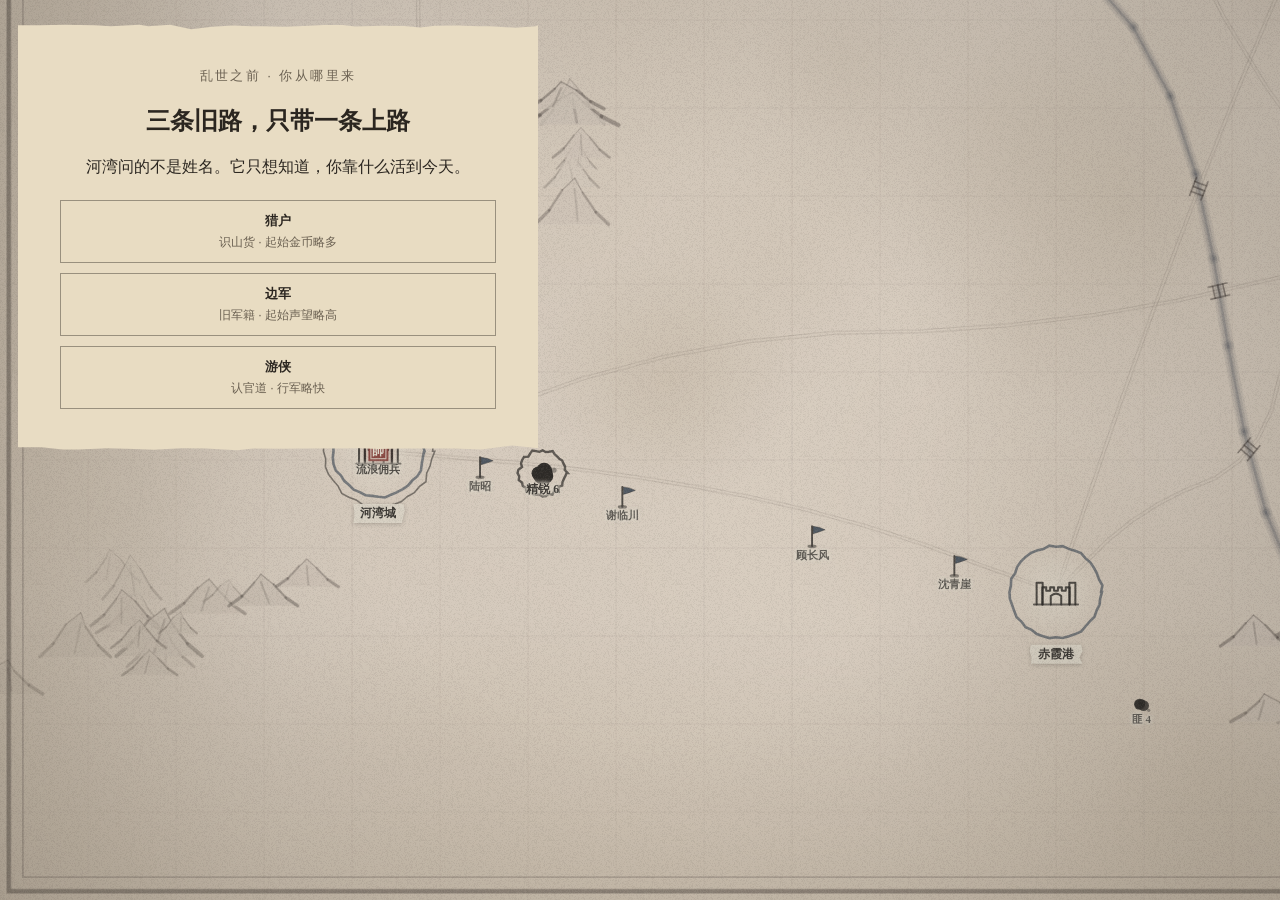
==== commit 2ab6a5ae: "feat(F2): complete kingdom endings" ====
--- a/outputs/index.html
+++ b/outputs/index.html
@@ -245,6 +245,19 @@
       </div>
     </section>
 
+    <section id="origin-modal" class="full-screen-layer choice-layer" hidden>
+      <article class="choice-card paper-sheet" role="dialog" aria-modal="true">
+        <small id="origin-kicker"></small>
+        <h2 id="origin-title"></h2>
+        <p id="origin-fiction"></p>
+        <div class="choice-stack">
+          <button type="button" data-origin="hunter"><strong id="origin-hunter-title"></strong><span id="origin-hunter-detail"></span></button>
+          <button type="button" data-origin="border"><strong id="origin-border-title"></strong><span id="origin-border-detail"></span></button>
+          <button type="button" data-origin="wanderer"><strong id="origin-wanderer-title"></strong><span id="origin-wanderer-detail"></span></button>
+        </div>
+      </article>
+    </section>
+
     <section id="promise-modal" class="modal-layer" hidden>
       <div class="promise-card paper-sheet" role="dialog" aria-modal="true">
         <small id="promise-kicker"></small>
@@ -262,6 +275,24 @@
         </div>
         <button id="promise-confirm" class="primary-button" type="button"></button>
       </div>
+    </section>
+
+    <section id="kingdom-modal" class="full-screen-layer choice-layer" hidden>
+      <article class="choice-card paper-sheet" role="dialog" aria-modal="true">
+        <div id="kingdom-seal" class="ending-seal" hidden></div>
+        <small id="kingdom-kicker"></small>
+        <h2 id="kingdom-title"></h2>
+        <p id="kingdom-copy"></p>
+        <div id="founding-actions" class="choice-stack">
+          <button id="founding-accept" class="primary-button" type="button"></button>
+          <button id="founding-decline" class="ghost-button" type="button"></button>
+        </div>
+        <button id="founding-seal-continue" class="primary-button" type="button" hidden></button>
+        <div id="edict-actions" class="choice-stack" hidden>
+          <button id="edict-continue" type="button"></button>
+          <button id="edict-stop" type="button"></button>
+        </div>
+      </article>
     </section>
 
     <section id="fief-threat-modal" class="modal-layer fief-threat-layer" hidden>
--- a/outputs/css/ui.css
+++ b/outputs/css/ui.css
@@ -742,6 +742,8 @@
 #settings-sheet[hidden],
 #settings-scrim[hidden],
 #onboarding[hidden],
+#origin-modal[hidden],
+#kingdom-modal[hidden],
 #promise-modal[hidden],
 #road-event-modal[hidden],
 #context-tooltip[hidden],
@@ -3198,5 +3200,58 @@
   padding-top: 20vh;
 }
 
+/* F2 choice surfaces intentionally reuse the existing paper/ink tokens. */
+.choice-layer {
+  align-items: center;
+  justify-content: center;
+  padding: max(24px, env(safe-area-inset-top)) max(18px, env(safe-area-inset-right))
+    max(24px, env(safe-area-inset-bottom)) max(18px, env(safe-area-inset-left));
+}
+
+.choice-card {
+  width: min(92vw, 520px);
+  max-height: min(82vh, 700px);
+  overflow: auto;
+  padding: clamp(24px, 6vw, 42px);
+  color: var(--ink);
+  text-align: center;
+}
+
+.choice-card > small {
+  color: var(--ink-faint);
+  letter-spacing: .18em;
+}
+
+.choice-card h2,
+.choice-card p {
+  font-family: var(--font-display);
+}
+
+.choice-stack {
+  display: grid;
+  gap: 10px;
+  margin-top: 22px;
+}
+
+.choice-stack button {
+  display: grid;
+  gap: 4px;
+  min-height: 54px;
+  padding: 11px 16px;
+  border: 1px solid rgba(43, 38, 32, .42);
+  background: rgba(232, 220, 195, .82);
+  color: var(--ink);
+}
+
+.choice-stack button span {
+  color: var(--ink-faint);
+  font-size: .78rem;
+}
+
+.choice-stack button:active {
+  transform: translateY(1px) scale(.99);
+  background: rgba(201, 184, 146, .38);
+}
+
 /* The tally is positioned from the paper's measured edge now, so it needs no
    viewport-relative nudging. */
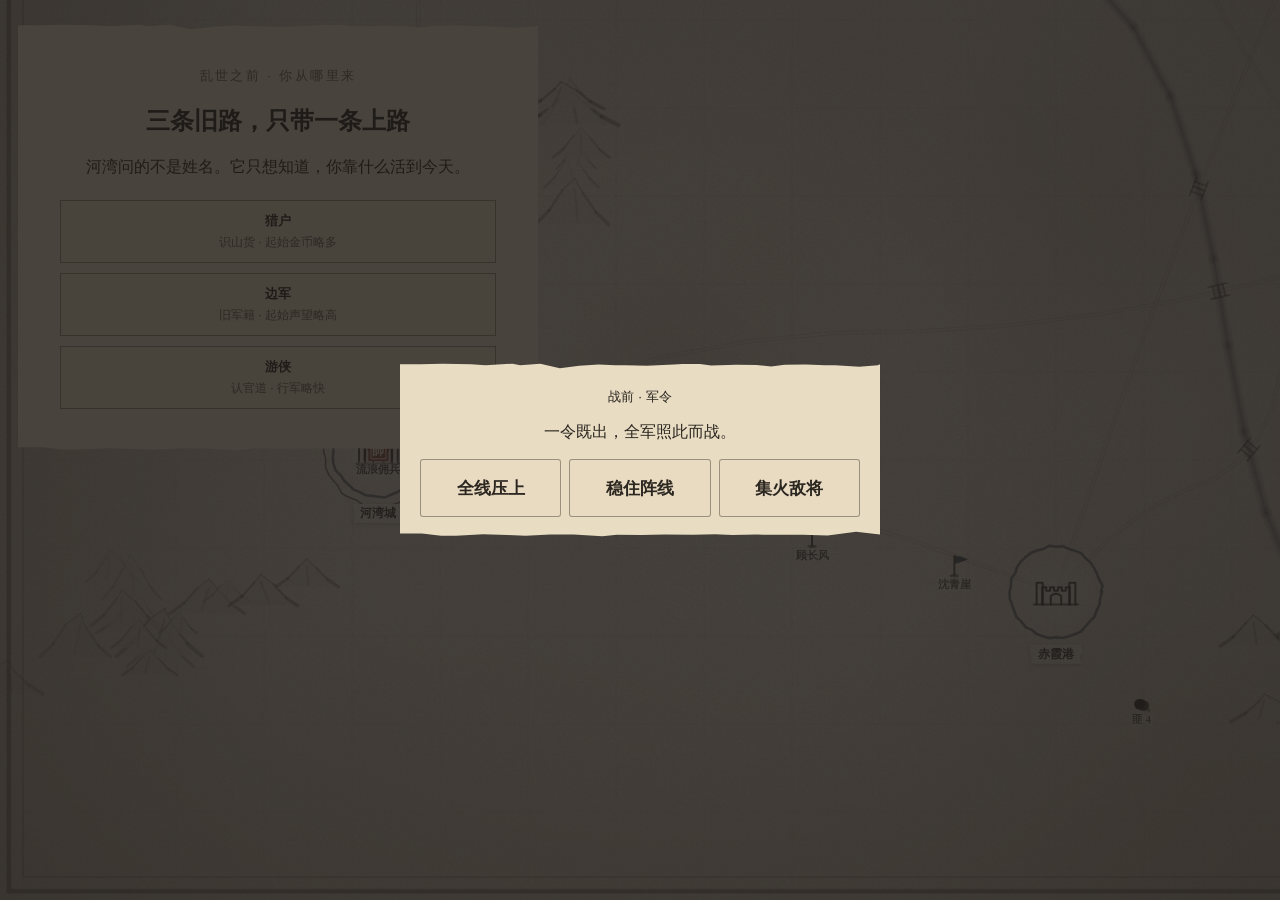
==== commit 2c6e8930: "feat(F3): add regional army tactics" ====
--- a/outputs/index.html
+++ b/outputs/index.html
@@ -180,6 +180,14 @@
             <strong id="recruit-label"></strong>
             <span id="recruit-cost"></span>
           </button>
+          <button id="recruit-archer-button" type="button" hidden>
+            <strong id="recruit-archer-label"></strong>
+            <span id="recruit-archer-cost"></span>
+          </button>
+          <button id="recruit-cavalry-button" type="button" hidden>
+            <strong id="recruit-cavalry-label"></strong>
+            <span id="recruit-cavalry-cost"></span>
+          </button>
           <button id="veteran-button" type="button">
             <strong id="veteran-label"></strong>
             <span id="veteran-cost"></span>
@@ -328,6 +336,18 @@
           <button id="formation-wedge" class="formation-choice" data-formation="wedge" type="button"></button>
           <button id="formation-line" class="formation-choice" data-formation="line" type="button"></button>
           <button id="formation-circle" class="formation-choice" data-formation="circle" type="button"></button>
+        </div>
+      </article>
+    </section>
+
+    <section id="battle-command-modal" class="modal-layer formation-layer" hidden>
+      <article class="formation-card paper-sheet" role="dialog" aria-modal="true">
+        <small id="battle-command-kicker"></small>
+        <p id="battle-command-copy"></p>
+        <div class="formation-choices">
+          <button class="formation-choice" data-battle-command="charge" type="button"></button>
+          <button class="formation-choice" data-battle-command="hold" type="button"></button>
+          <button class="formation-choice" data-battle-command="focus" type="button"></button>
         </div>
       </article>
     </section>
--- a/outputs/css/ui.css
+++ b/outputs/css/ui.css
@@ -823,6 +823,8 @@
 }
 
 #recruit-button,
+#recruit-archer-button,
+#recruit-cavalry-button,
 #veteran-button,
 #battle-buff-button,
 #tavern-button {
@@ -847,6 +849,8 @@
 }
 
 #recruit-button span,
+#recruit-archer-button span,
+#recruit-cavalry-button span,
 #veteran-button span,
 #battle-buff-button span,
 #tavern-button span {
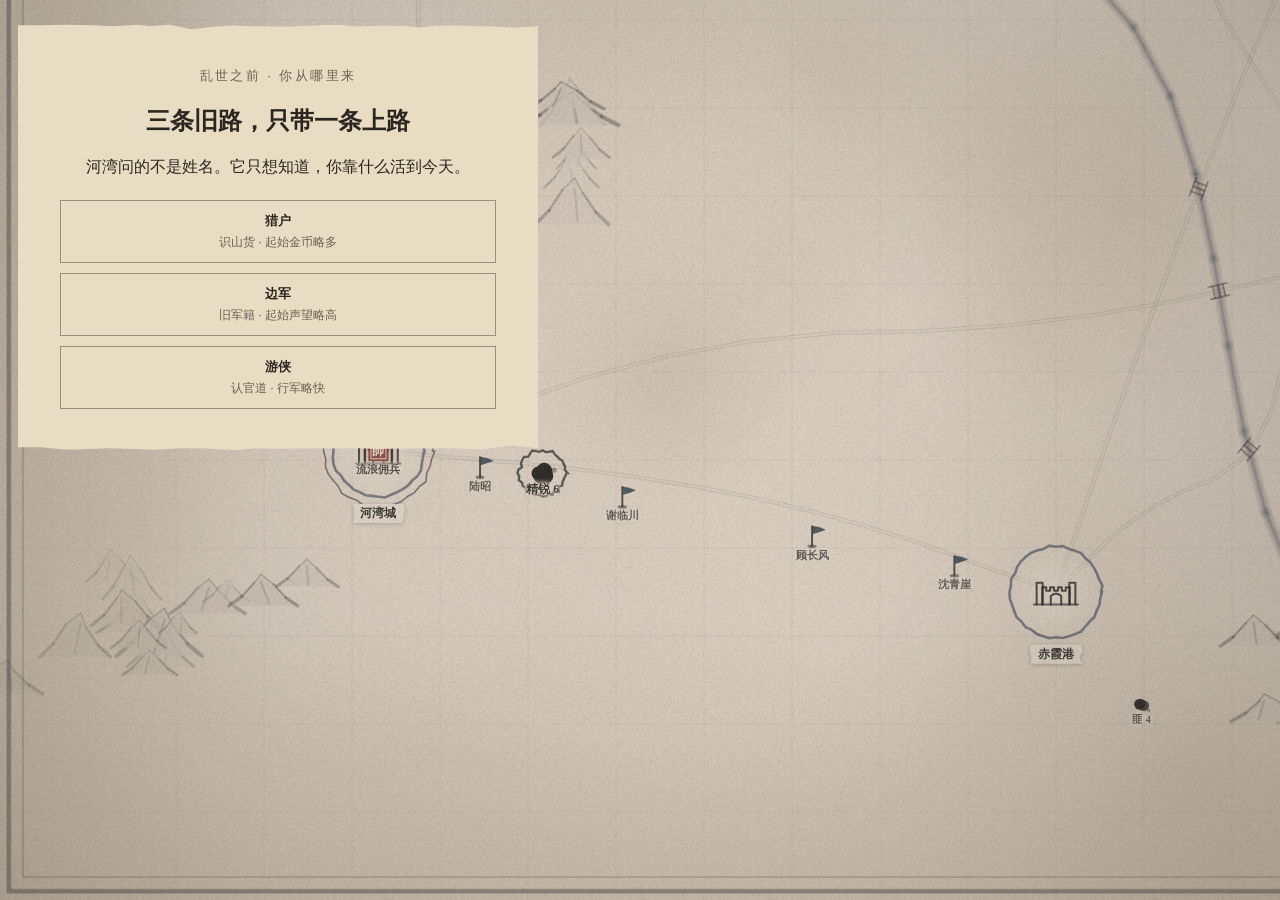
==== commit e3ae1e91: "feat(F4): finish lieutenants and desktop ship kit" ====
--- a/outputs/index.html
+++ b/outputs/index.html
@@ -320,6 +320,7 @@
         <svg id="road-event-glyph" class="road-event-glyph" viewBox="0 0 24 24" aria-hidden="true" focusable="false">
           <use id="road-event-glyph-use" href="#road-event-glyph-omen"></use>
         </svg>
+        <div id="road-event-lieutenant" class="lieutenant-event-portrait" hidden></div>
         <p id="road-event-text"></p>
         <div class="road-event-actions">
           <button id="road-event-choice-a" class="road-event-choice" type="button"></button>
@@ -377,9 +378,17 @@
             <strong id="contract-patrol-title"></strong>
             <span id="contract-patrol-detail"></span>
           </button>
-          <button id="lieutenant-offer" class="contract-choice" type="button" hidden>
+          <button id="lieutenant-offer" class="contract-choice" data-lieutenant-id="chen_mang" type="button" hidden>
             <strong id="lieutenant-offer-title"></strong>
             <span id="lieutenant-offer-detail"></span>
+          </button>
+          <button id="lieutenant-offer-shen" class="contract-choice" data-lieutenant-id="shen_wen" type="button" hidden>
+            <strong id="lieutenant-offer-shen-title"></strong>
+            <span id="lieutenant-offer-shen-detail"></span>
+          </button>
+          <button id="lieutenant-offer-jia" class="contract-choice" data-lieutenant-id="jia_duojin" type="button" hidden>
+            <strong id="lieutenant-offer-jia-title"></strong>
+            <span id="lieutenant-offer-jia-detail"></span>
           </button>
         </div>
         <button id="contract-close" class="ghost-button" type="button"></button>
@@ -415,6 +424,6 @@
     <div id="toast" role="status" aria-live="polite"></div>
   </main>
 
-  <script type="module" src="./js/main.js"></script>
+  <script type="module" src="./js/main.js?v=f4-final-3"></script>
 </body>
 </html>
--- a/outputs/css/ui.css
+++ b/outputs/css/ui.css
@@ -738,7 +738,10 @@
 #fief-promise-options[hidden],
 #fief-threat-modal[hidden],
 #lieutenant-offer[hidden],
+#lieutenant-offer-shen[hidden],
+#lieutenant-offer-jia[hidden],
 #formation-modal[hidden],
+#battle-command-modal[hidden],
 #settings-sheet[hidden],
 #settings-scrim[hidden],
 #onboarding[hidden],
@@ -750,6 +753,52 @@
 #demo-ending[hidden] {
   display: none !important;
 }
+
+.lieutenant-portrait {
+  width: 44px;
+  height: 44px;
+  flex: 0 0 auto;
+  color: currentColor;
+}
+
+.lieutenant-portrait .portrait-accent { fill: var(--cinnabar); }
+
+.contract-choice[data-lieutenant-id] {
+  display: grid;
+  grid-template-columns: 44px minmax(0, 1fr);
+  grid-template-rows: auto auto;
+  column-gap: 10px;
+  text-align: left;
+}
+
+.contract-choice[data-lieutenant-id] .lieutenant-portrait { grid-row: 1 / span 2; }
+.contract-choice[data-lieutenant-id] > strong { display: contents; }
+.contract-choice[data-lieutenant-id] > strong > span { align-self: end; }
+.contract-choice[data-lieutenant-id] > span { grid-column: 2; align-self: start; }
+
+#lieutenant-chip {
+  display: flex;
+  gap: 6px;
+  align-items: center;
+}
+
+#lieutenant-chip .lieutenant-portrait { width: 26px; height: 26px; }
+
+.lieutenant-chip-entry {
+  display: inline-flex;
+  gap: 4px;
+  align-items: center;
+}
+
+.lieutenant-event-portrait {
+  display: grid;
+  place-items: center;
+  margin: -4px auto 6px;
+}
+
+.lieutenant-event-portrait .lieutenant-portrait { width: 96px; height: 96px; }
+.lieutenant-event-portrait[hidden],
+.road-event-glyph[hidden] { display: none !important; }
 
 .fief-garrison {
   display: grid;
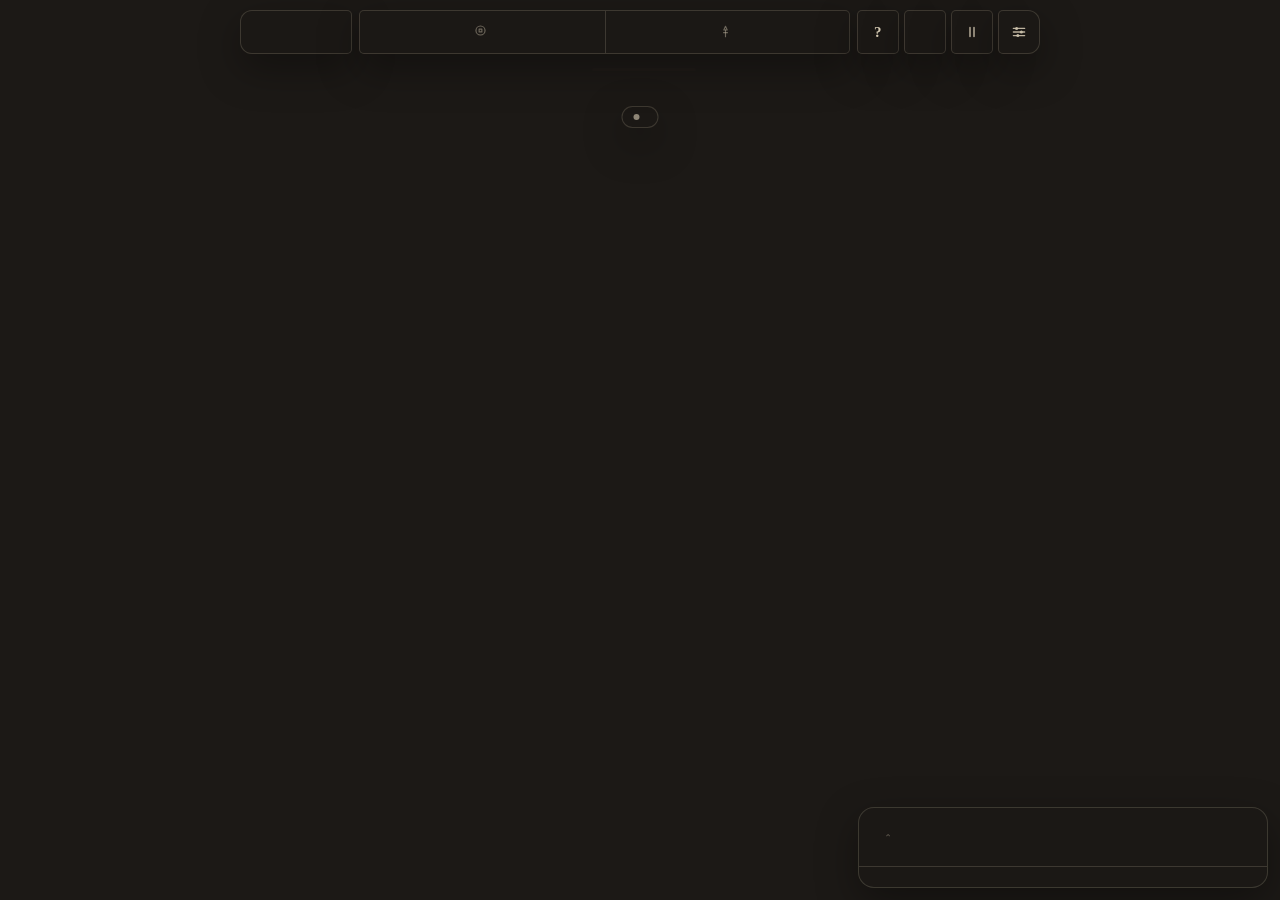
==== commit 5e7cb027: "feat: add reopenable rules and synthesized audio" ====
--- a/outputs/index.html
+++ b/outputs/index.html
@@ -13,7 +13,7 @@
   <link rel="icon" href="data:image/svg+xml,%3Csvg xmlns='http://www.w3.org/2000/svg' viewBox='0 0 180 180'%3E%3Crect width='180' height='180' rx='34' fill='%231C1916'/%3E%3Crect x='42' y='42' width='96' height='96' fill='%23B03A2E'/%3E%3Cpath d='M60 111V68l16 16 14-25 14 25 16-16v43z' fill='%23E8DCC3'/%3E%3C/svg%3E">
   <link rel="apple-touch-icon" href="data:image/svg+xml,%3Csvg xmlns='http://www.w3.org/2000/svg' viewBox='0 0 180 180'%3E%3Crect width='180' height='180' rx='34' fill='%231C1916'/%3E%3Crect x='42' y='42' width='96' height='96' fill='%23B03A2E'/%3E%3Cpath d='M60 111V68l16 16 14-25 14 25 16-16v43z' fill='%23E8DCC3'/%3E%3C/svg%3E">
   <link rel="manifest" href="./manifest.webmanifest">
-  <link rel="stylesheet" href="./css/ui.css">
+  <link rel="stylesheet" href="./css/ui.css?v=post-launch-v11-1">
 </head>
 <body>
   <svg class="svg-sprite" aria-hidden="true" focusable="false">
@@ -106,6 +106,8 @@
       </div>
 
       <div class="hud-actions">
+        <button id="help-button" class="hud-button hud-text-button" type="button">?</button>
+        <button id="sound-button" class="hud-button hud-text-button" type="button"></button>
         <button id="pause-button" class="hud-button" type="button">
           <svg class="glyph glyph-pause" viewBox="0 0 16 16" aria-hidden="true" focusable="false">
             <path d="M6 3.4v9.2M10 3.4v9.2"/>
@@ -229,11 +231,34 @@
         </div>
       </div>
       <div class="settings-row">
+        <span id="sound-label" class="settings-label"></span>
+        <button id="sound-toggle" class="settings-toggle" type="button"></button>
+      </div>
+      <div class="settings-row">
         <div class="save-copy">
           <span id="autosave-title" class="settings-label"></span>
           <small id="autosave-status"></small>
         </div>
       </div>
+    </section>
+
+    <section id="help-card" class="modal-layer help-layer" hidden>
+      <article class="help-card paper-sheet" role="dialog" aria-modal="true">
+        <div class="help-head">
+          <h2 id="help-title"></h2>
+          <button id="help-close" type="button" aria-label="">
+            <svg class="glyph" viewBox="0 0 16 16" aria-hidden="true" focusable="false">
+              <path d="M4 4l8 8M12 4l-8 8"/>
+            </svg>
+          </button>
+        </div>
+        <dl class="help-lines">
+          <div><dt id="help-goal-label"></dt><dd id="help-goal"></dd></div>
+          <div><dt id="help-fight-label"></dt><dd id="help-fight"></dd></div>
+          <div><dt id="help-money-label"></dt><dd id="help-money"></dd></div>
+          <div><dt id="help-renown-label"></dt><dd id="help-renown"></dd></div>
+        </dl>
+      </article>
     </section>
 
     <section id="onboarding" class="full-screen-layer onboarding-layer" hidden>
@@ -248,6 +273,8 @@
         <span id="onboarding-tap"></span>
       </div>
       <div class="title-actions">
+        <button id="title-start" class="primary-button" type="button"></button>
+        <button id="title-rules" class="ghost-button" type="button"></button>
         <button id="title-new-seed" class="ghost-button" type="button"></button>
         <small id="title-diagnostics"></small>
       </div>
@@ -424,6 +451,6 @@
     <div id="toast" role="status" aria-live="polite"></div>
   </main>
 
-  <script type="module" src="./js/main.js?v=f4-final-3"></script>
+  <script type="module" src="./js/main.js?v=post-launch-v11-1"></script>
 </body>
 </html>
--- a/outputs/css/ui.css
+++ b/outputs/css/ui.css
@@ -240,20 +240,11 @@
   margin: 1px 0 0;
   background: none;
   color: var(--cinnabar-on-lacquer);
+  font-size: 7px;
 }
 
 #gold-promise.exceeded {
   top: calc(max(10px, env(safe-area-inset-top)) + 77px);
-}
-
-body.has-troop-overshoot #troop-value,
-body.has-gold-overshoot #gold-value {
-  visibility: hidden;
-}
-
-body.battle-active.has-troop-overshoot #troop-value,
-body.battle-active.has-gold-overshoot #gold-value {
-  visibility: visible;
 }
 
 /* Counter lands on its new value with a single small settle. */
@@ -306,6 +297,11 @@
   width: 16px;
   height: 16px;
   opacity: 0.86;
+}
+
+.hud-text-button {
+  font: 700 15px/1 var(--font-display);
+  letter-spacing: 0.04em;
 }
 
 /* Pause/resume swap by class, so the SVG markup survives re-render. */
@@ -680,7 +676,6 @@
 }
 
 body.battle-active #stats .stat-head,
-body.battle-active #stats .stat > strong,
 body.battle-active #stats .promise-marker:not(.exceeded) {
   display: none !important;
 }
@@ -744,6 +739,7 @@
 #battle-command-modal[hidden],
 #settings-sheet[hidden],
 #settings-scrim[hidden],
+#help-card[hidden],
 #onboarding[hidden],
 #origin-modal[hidden],
 #kingdom-modal[hidden],
@@ -1673,6 +1669,102 @@
   color: var(--ink);
 }
 
+.settings-toggle {
+  min-width: 86px;
+  min-height: 44px;
+  padding: 7px 12px;
+  border: 1px solid var(--rule-on-lacquer);
+  border-radius: 10px;
+  background: transparent;
+  color: var(--paper-dim);
+  font: 600 12px var(--font-body);
+}
+
+.settings-toggle[aria-pressed="true"] {
+  background: var(--paper);
+  color: var(--ink);
+}
+
+/* Re-openable rules reference: four questions, four short answers, and no
+   scrolling. It is a reference card rather than another tutorial flow. */
+.help-layer {
+  z-index: 30;
+  display: grid;
+  place-items: center;
+  padding: max(18px, env(safe-area-inset-top)) max(16px, env(safe-area-inset-right)) max(18px, env(safe-area-inset-bottom)) max(16px, env(safe-area-inset-left));
+  background: rgba(28, 25, 22, 0.72);
+}
+
+.help-card {
+  width: min(520px, 100%);
+  max-height: calc(100svh - 36px);
+  padding: 22px;
+  overflow: hidden;
+  color: var(--ink);
+}
+
+.help-head {
+  display: flex;
+  align-items: center;
+  justify-content: space-between;
+  gap: 16px;
+  padding-bottom: 12px;
+  border-bottom: 1px solid var(--rule-on-paper);
+}
+
+.help-head h2 {
+  margin: 0;
+  font: 700 24px var(--font-display);
+  letter-spacing: 0.14em;
+}
+
+#help-close {
+  display: grid;
+  width: 44px;
+  height: 44px;
+  flex: 0 0 auto;
+  padding: 0;
+  place-content: center;
+  border: 1px solid var(--rule-on-paper);
+  border-radius: 50%;
+  background: transparent;
+  color: var(--ink);
+}
+
+.help-lines {
+  display: grid;
+  gap: 0;
+  margin: 0;
+}
+
+.help-lines > div {
+  display: grid;
+  grid-template-columns: minmax(92px, 0.8fr) minmax(0, 2.2fr);
+  gap: 14px;
+  padding: 13px 0;
+  border-bottom: 1px solid var(--rule-on-paper);
+}
+
+.help-lines > div:last-child {
+  padding-bottom: 0;
+  border-bottom: 0;
+}
+
+.help-lines dt,
+.help-lines dd {
+  margin: 0;
+}
+
+.help-lines dt {
+  font: 700 13px/1.5 var(--font-display);
+  letter-spacing: 0.08em;
+}
+
+.help-lines dd {
+  color: var(--ink-faint);
+  font: 13px/1.55 var(--font-body);
+}
+
 .save-copy {
   display: grid;
   gap: 3px;
@@ -1813,6 +1905,21 @@
     padding: 14px;
   }
 
+  .help-card {
+    padding: 18px;
+  }
+
+  .help-lines > div {
+    grid-template-columns: 82px minmax(0, 1fr);
+    gap: 10px;
+    padding: 10px 0;
+  }
+
+  .help-lines dt,
+  .help-lines dd {
+    font-size: 12px;
+  }
+
   /* Keep mirror, chronicle, and stats figures in separate scroll beats so a
      390×844 viewport never contains more than six numeric tokens. */
   .ending-section:first-of-type {
@@ -2265,8 +2372,19 @@
 
 .onboarding-layer .title-actions {
   display: grid;
+  width: min(360px, calc(100vw - 48px));
+  grid-template-columns: repeat(2, minmax(0, 1fr));
   justify-items: center;
   gap: 8px;
+}
+
+.onboarding-layer .title-actions > button {
+  width: 100%;
+}
+
+#title-new-seed,
+#title-diagnostics {
+  grid-column: 1 / -1;
 }
 
 /* ---- 4: encounter verdict ------------------------------------------------ */
@@ -2567,6 +2685,27 @@
   pointer-events: none !important;
 }
 
+.stage-speed {
+  position: fixed;
+  z-index: 6;
+  top: max(82px, calc(env(safe-area-inset-top) + 72px));
+  right: 18px;
+  min-width: 58px;
+  min-height: 34px;
+  border: 1px solid var(--rule-on-paper);
+  border-radius: 999px;
+  background: var(--paper);
+  color: var(--ink);
+  box-shadow: 0 3px 12px rgba(28, 25, 22, 0.28);
+  font: 700 11px/1 var(--font-display);
+  font-variant-numeric: tabular-nums;
+  letter-spacing: 0.04em;
+}
+
+.stage-speed:active {
+  transform: scale(0.96);
+}
+
 @keyframes stage-fade {
   from { opacity: 0; }
   to { opacity: 1; }
@@ -2793,6 +2932,30 @@
   0% { background: var(--cinnabar); transform: scaleY(2.4); }
   100% { background: rgba(43, 38, 32, 0.22); transform: scaleY(1); }
 }
+
+/* -- playback speed chip ---------------------------------------------------- */
+/* The only speed control. It states the current effective speed, so display and
+   effect are never separate facts. */
+.stage-speed {
+  position: absolute;
+  top: 10px;
+  left: 50%;
+  transform: translateX(-50%);
+  z-index: 3;
+  min-width: 44px;
+  min-height: 30px;
+  padding: 4px 12px;
+  border: 1px solid rgba(43, 38, 32, 0.34);
+  background: rgba(232, 220, 195, 0.86);
+  color: var(--ink);
+  font: 400 13px var(--font-display);
+  font-variant-numeric: tabular-nums;
+  letter-spacing: .04em;
+  cursor: pointer;
+}
+
+.stage-speed:active { background: rgba(43, 38, 32, 0.1); }
+.stage-speed:focus-visible { outline: 2px solid var(--cinnabar); outline-offset: 2px; }
 
 /* -- wall archers ----------------------------------------------------------- */
 /* Terrain scenery for a town fight, not a unit: they stand on the wall, belong
@@ -3097,7 +3260,7 @@
 .stage-plates {
   display: flex;
   justify-content: space-between;
-  padding: 12px 16px 0;
+  padding: 12px 72px 0 16px;
 }
 
 .stage-plate b {
@@ -3152,6 +3315,10 @@
 
 .battle-stage.is-fast .stage-token {
   animation-duration: calc(var(--sway) * 0.5);
+}
+
+.battle-stage.is-very-fast .stage-token {
+  animation-duration: calc(var(--sway) * 0.25);
 }
 
 .battle-stage.is-shaking .stage-paper {
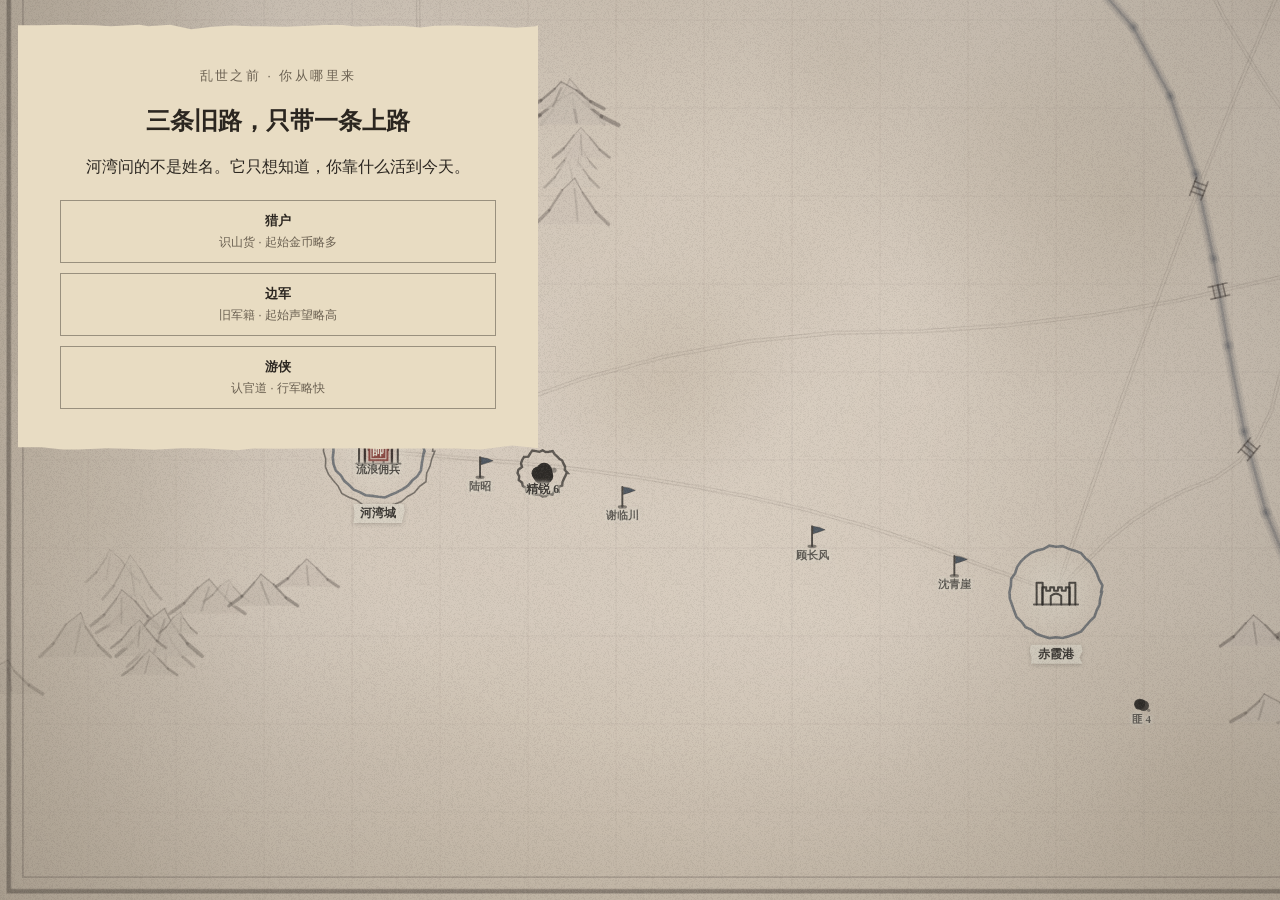
==== commit 98284871: "feat(audio): always-on 古风 score, no player mute The mute is gone and the music is continuous, so the" ====
--- a/outputs/index.html
+++ b/outputs/index.html
@@ -107,7 +107,6 @@
 
       <div class="hud-actions">
         <button id="help-button" class="hud-button hud-text-button" type="button">?</button>
-        <button id="sound-button" class="hud-button hud-text-button" type="button"></button>
         <button id="pause-button" class="hud-button" type="button">
           <svg class="glyph glyph-pause" viewBox="0 0 16 16" aria-hidden="true" focusable="false">
             <path d="M6 3.4v9.2M10 3.4v9.2"/>
@@ -231,10 +230,6 @@
         </div>
       </div>
       <div class="settings-row">
-        <span id="sound-label" class="settings-label"></span>
-        <button id="sound-toggle" class="settings-toggle" type="button"></button>
-      </div>
-      <div class="settings-row">
         <div class="save-copy">
           <span id="autosave-title" class="settings-label"></span>
           <small id="autosave-status"></small>
@@ -368,17 +363,9 @@
       </article>
     </section>
 
-    <section id="battle-command-modal" class="modal-layer formation-layer" hidden>
-      <article class="formation-card paper-sheet" role="dialog" aria-modal="true">
-        <small id="battle-command-kicker"></small>
-        <p id="battle-command-copy"></p>
-        <div class="formation-choices">
-          <button class="formation-choice" data-battle-command="charge" type="button"></button>
-          <button class="formation-choice" data-battle-command="hold" type="button"></button>
-          <button class="formation-choice" data-battle-command="focus" type="button"></button>
-        </div>
-      </article>
-    </section>
+    <!-- The battle-order screen used to sit here. It is gone on purpose: an
+         order is given to an army that is already fighting, so the stage asks
+         for it twice during the melee instead. See battle-stage.js. -->
 
     <section id="contract-modal" class="modal-layer contract-layer" hidden>
       <article class="contract-card paper-sheet" role="dialog" aria-modal="true">
--- a/outputs/css/ui.css
+++ b/outputs/css/ui.css
@@ -2662,18 +2662,43 @@
 }
 
 /* ==== battle stage ======================================================== */
-/* Full-screen takeover. Sits BELOW the HUD (z-index 5) so the pause button is
-   never blocked; everything else the stage would collide with is hidden via
-   body.battle-stage-open. Hidden/absent state costs nothing: the node is
-   created on play() and removed on dispose(). */
+/* Full-screen takeover. It paints over #app-overlay (z-index 2, a stacking
+   context) and therefore over the whole HUD -- so the one control that must
+   survive a battle, the sound switch, is lifted explicitly further down rather
+   than relying on its own z-index. Everything else the stage would collide
+   with is hidden via body.battle-stage-open. Hidden/absent state costs
+   nothing: the node is created on play() and removed on dispose(). */
 .battle-stage {
   position: fixed;
   z-index: 4;
   inset: 0;
-  display: grid;
-  place-items: center;
-  padding: max(74px, calc(env(safe-area-inset-top) + 64px)) 12px max(16px, env(safe-area-inset-bottom));
-  background: rgba(28, 25, 22, 0.9);
+  /* Belt and braces on the viewport box: `inset: 0` alone leaves the layer at
+     the mercy of a containing block, and 100vh on a phone is the LARGE
+     viewport -- taller than what is actually visible. The dvh pair wins where
+     it is supported and the vh pair is the fallback where it is not. */
+  width: 100vw;
+  height: 100vh;
+  width: 100dvw;
+  height: 100dvh;
+  display: grid;
+  /* An explicit minmax(0, 1fr) track, NOT an auto one. With an auto track the
+     sheet's own `width: min(1100px, 100%)` is a cyclic percentage: the track is
+     sized to the item's max-content (the nameplate text, ~88px) before the
+     percentage can resolve. Everything measured during play() -- the stain
+     canvas backing store, the figure size, the formation spacing -- then read
+     an 88x0 stage and silently fell back to its floors. */
+  grid-template-columns: minmax(0, 1fr);
+  grid-template-rows: minmax(0, 1fr);
+  /* The sheet IS the stage now, so it stretches instead of being centred, and
+     the layer carries no padding -- padding here is what letterboxed the card
+     and let the darkened map show around all four edges. Safe-area insets move
+     onto the chrome inside the paper, so the paper itself still bleeds. */
+  place-items: stretch;
+  padding: 0;
+  /* Opaque. The old 0.9 scrim was the "map showing through" in the report: at
+     90% the world behind it is dimmed, not hidden. */
+  overflow: hidden;
+  background: var(--paper);
   animation: stage-fade 400ms ease both;
   pointer-events: auto;
   touch-action: manipulation;
@@ -2685,11 +2710,13 @@
   pointer-events: none !important;
 }
 
+/* Both battle controls sit in opposite top corners, inside the safe area, and
+   above the stage so they are always reachable while it plays. */
 .stage-speed {
   position: fixed;
   z-index: 6;
-  top: max(82px, calc(env(safe-area-inset-top) + 72px));
-  right: 18px;
+  top: calc(env(safe-area-inset-top, 0px) + 10px);
+  right: calc(env(safe-area-inset-right, 0px) + 10px);
   min-width: 58px;
   min-height: 34px;
   border: 1px solid var(--rule-on-paper);
@@ -2719,18 +2746,85 @@
   display: none !important;
 }
 
+/* Nothing scrolls behind a full-bleed stage. Removed with the class on
+   dispose, so the map's own scroll behaviour comes straight back. */
+body.battle-stage-open {
+  overflow: hidden;
+}
+
+/* #app-overlay is `position: fixed; z-index: 2`, which makes it a STACKING
+   CONTEXT: every z-index inside it -- the HUD's 5, and anything the stage
+   might ask for -- is scoped to that 2, and the stage at 4 therefore paints
+   over the whole overlay. (The old comment on .battle-stage claimed the HUD
+   sat above it. It never did.) Lifting the overlay itself is the only way to
+   put a control from inside it on top of the stage, and it is safe precisely
+   because everything else in there is hidden for the duration. */
+body.battle-stage-open #app-overlay {
+  z-index: 6;
+}
+
+/* The map HUD -- stats, pause, settings, help -- has no business on a
+   battlefield, but the ONE sound switch has to stay reachable. So the HUD bar
+   itself becomes the left-hand corner slot and everything in it except that
+   button is hidden. It is still the same single #sound-button: no second
+   control is created for the stage. */
+body.battle-stage-open #hud {
+  position: fixed;
+  z-index: 6;
+  top: calc(env(safe-area-inset-top, 0px) + 10px);
+  right: auto;
+  left: calc(env(safe-area-inset-left, 0px) + 10px);
+  max-width: none;
+  margin: 0;
+  pointer-events: none;
+}
+
+body.battle-stage-open #hud > *:not(.hud-actions),
+body.battle-stage-open .hud-actions > *:not(#sound-button) {
+  display: none !important;
+}
+
+body.battle-stage-open #sound-button {
+  pointer-events: auto;
+}
+
+/* ITEM 1c: the sheet is FULL-BLEED. It used to be a min(1100px) x min(44vh,
+   400px) card centred on a translucent scrim, which is what real players read
+   as "only seeing half of it": a battle in a letterbox with the dimmed map
+   around it. There is no card any more -- no max width, no capped height, no
+   drop shadow, no margin. The paper is the page.
+
+   Space inside it is distributed by the grid: plates take an auto row at the
+   top, the world takes everything left over, the dispatch line takes an auto
+   row at the bottom. The figures are NOT scaled up to fill it -- token height
+   keeps its own cap; what fills the page is the battlefield. */
 .stage-paper {
   position: relative;
   display: grid;
   overflow: hidden;
-  width: min(680px, 100%);
-  /* The battlefield is the main visual of a battle, so it takes the majority of
-     the viewport instead of a letterboxed strip. The cap keeps desktop sane. */
-  height: min(52vh, 440px);
-  grid-template-rows: auto 1fr auto;
+  width: 100%;
+  height: 100%;
+  grid-template-rows: auto minmax(0, 1fr) auto;
   background: var(--paper);
   color: var(--ink);
-  box-shadow: 0 10px 40px rgba(0, 0, 0, 0.5);
+  /* The SURFACE is full-bleed; the FIELD on it is not unbounded. Rank spacing
+     is a frozen formation rule (40px at the cap), so on a 2048px stage the two
+     armies would keep their designed width and rattle around in it with the
+     archers stranded against the edges -- which is what the old capped sheet
+     was really protecting. That cap comes back here, on the CONTENT
+     only: there is no card, because the paper either side of it is the same
+     paper. Widening the formation instead would be a battle-composition
+     change, which this is not. */
+  --field-w: min(100%, 1280px);
+}
+
+/* Plates, field and dispatch line share one column, so the army names sit over
+   the armies rather than in the far corners of a wide desktop. */
+.stage-plates,
+.stage-world,
+.stage-log {
+  width: var(--field-w);
+  margin-inline: auto;
 }
 
 .stage-world {
@@ -2752,7 +2846,7 @@
 .stage-wall {
   position: absolute;
   right: 4%;
-  bottom: 30%;
+  bottom: var(--wall-bottom, 30%);
   width: 30%;
   max-width: 200px;
   color: var(--ink);
@@ -2760,20 +2854,47 @@
 }
 
 /* -- ranks ----------------------------------------------------------------- */
+/* 1b: the ground line sits low and the far rank is thrown well up the sheet, so
+   the two armies together fill at least 40% of the stage height. Anything
+   shallower and the battle is a thin strip in the middle of a lot of paper. */
+/* --ground-bottom is measured in battle-stage.js from the world's real height
+   and the drawn band height, because depth rise is a fixed pixel count. The
+   15% fallback is the old card's value, kept for a world that never measured. */
 .stage-ranks {
   position: absolute;
-  bottom: 26%;
+  bottom: var(--ground-bottom, 15%);
   display: grid;
 }
 
 .stage-ranks-player { left: 7%; }
 .stage-ranks-enemy { right: 7%; }
 
-/* The defender faces the attacker. Flipping the glyph rather than the token
-   keeps position and facing in separate properties, so neither can clobber
-   the other. */
-.stage-ranks-enemy .stage-token svg {
-  transform: scaleX(-1);
+/* Formation sets the initial --facing, then each token owns it. The glyph
+   flips independently of the positioned token so turning never disturbs its
+   feet, health bar or nameplate. */
+.stage-token > svg {
+  transform: scaleX(var(--facing, 1));
+  transform-origin: 50% 100%;
+}
+
+.stage-token.is-turning > svg {
+  animation: token-facing-pivot 180ms ease-in-out both;
+}
+
+.stage-token.is-turning {
+  animation: token-foot-shuffle 180ms ease-in-out both;
+}
+
+@keyframes token-facing-pivot {
+  0% { transform: scaleX(var(--turn-from, var(--facing, 1))); }
+  46% { transform: scaleX(var(--turn-from-narrow, 0.12)); }
+  54% { transform: scaleX(var(--turn-to-narrow, -0.12)); }
+  100% { transform: scaleX(var(--turn-to, var(--facing, 1))); }
+}
+
+@keyframes token-foot-shuffle {
+  0%, 100% { translate: 0 0; }
+  50% { translate: var(--turn-shuffle, 4px) 2px; }
 }
 
 /* --mx/--my are the melee-band offsets: from contact onward each token drifts
@@ -2785,8 +2906,10 @@
 .stage-token {
   position: absolute;
   bottom: 0;
-  width: 54px;
-  height: 66px;
+  /* Sized from the stage, not from a fixed pixel count -- see tokenHeightPx.
+     Both custom properties are set on .stage-world when the ranks are built. */
+  width: var(--token-w, 60px);
+  height: var(--token-h, 76px);
   color: var(--ink);
   transform:
     translate(calc(var(--tx) + var(--mx, 0px)), calc(var(--ty) + var(--my, 0px)))
@@ -2795,9 +2918,36 @@
   /* Scale pivots on the FEET. About the centre, a further (smaller) figure
      lifts off the ground line and the cross-section stops being a cross-section. */
   transform-origin: 50% 100%;
-  transition: transform 620ms cubic-bezier(0.3, 0.7, 0.2, 1);
+  transition: transform var(--reposition-ms, 620ms) cubic-bezier(0.3, 0.7, 0.2, 1);
   will-change: transform, opacity;
   animation: token-idle var(--sway, 2s) ease-in-out infinite alternate;
+}
+
+/* Elite packs are still bandits mechanically. On stage their heavier pelted
+   mass and the lead wolf-tail standard distinguish them without adding a troop
+   type or using the player's cinnabar accent. */
+.stage-token.is-elite-bandit {
+  width: calc(var(--token-w, 60px) * 1.1);
+  height: calc(var(--token-h, 76px) * 1.1);
+}
+
+.stage-token.is-elite-leader {
+  width: calc(var(--token-w, 60px) * 1.2);
+  height: calc(var(--token-h, 76px) * 1.2);
+}
+
+/* A bandit crossing the last gap to the bow line owns a measured transition.
+   This rule sits after the generic melee reposition rule so it cannot collapse
+   back to the 420ms shuffle and appear to hit the archer from midfield. */
+.battle-stage.phase-melee .stage-token.is-pursuing {
+  transition-duration: var(--pursuit-ms, 720ms);
+  transition-timing-function: cubic-bezier(0.36, 0.02, 0.22, 1);
+  animation: token-pursuit-step 180ms steps(2, end) infinite;
+}
+
+@keyframes token-pursuit-step {
+  0% { translate: 0 0; }
+  100% { translate: 0 -2px; }
 }
 
 /* -- phase choreography ----------------------------------------------------- */
@@ -2820,7 +2970,7 @@
 /* Phase 3: the lines actually travel to the centreline across the charge, back
    ranks setting off later so the advance keeps its depth. */
 .battle-stage.phase-charge .stage-token {
-  transition-duration: 1500ms;
+  transition-duration: var(--charge-ms, 1500ms);
   transition-delay: var(--lag, 0ms);
   transition-timing-function: cubic-bezier(0.45, 0, 0.3, 1);
 }
@@ -2828,7 +2978,7 @@
 /* Contact and after: short, snappy adjustments. */
 .battle-stage.phase-melee .stage-token,
 .battle-stage.phase-rout .stage-token {
-  transition-duration: 420ms;
+  transition-duration: var(--reposition-ms, 420ms);
   transition-delay: 0ms;
 }
 
@@ -2861,34 +3011,76 @@
    the outline (shoulder line, back banner, hair, stance), never by a texture. */
 .stage-token svg { overflow: visible; }
 
+/* A paper edge around every brush shape. With 16 figures a side on a 390px
+   stage the ranks necessarily overlap, and without this they fuse into one
+   black mass. It is a paint-order stroke rather than a drop-shadow filter on
+   purpose: two stacked drop-shadows over 32 animating tokens cost ~25ms a
+   frame at p95 and put the stage under 60fps; this costs nothing. */
+.stage-token .fig-pose > * {
+  paint-order: stroke fill;
+  stroke: var(--paper);
+  stroke-width: 1.1;
+  stroke-linejoin: round;
+}
+
 /* One cinnabar accent marks our own ranks, so sides read without relying on
    colour alone -- the silhouettes differ too. Enemies stay pure ink. */
 .stage-ranks-player .fig-accent { fill: var(--cinnabar); }
 .stage-ranks-enemy .fig-accent { display: none; }
 
-/* v1.1 lieutenant: a head taller than the line he leads, so he is findable in
-   a crowd before you read anything. Scaled from the feet so he still stands on
-   the rank line. */
+/* ITEM 6a: an officer is exactly 30% larger than the line he leads, so he is
+   findable in a crowd before you read anything. Scaled from the feet so he
+   still stands on the rank line. */
 .stage-token.is-lieutenant {
-  width: 68px;
-  height: 82px;
-}
+  width: var(--officer-w, 78px);
+  height: var(--officer-h, 99px);
+}
+
+/* ITEM 6b: and he is named, always, without a tap. Small serif ink on paper —
+   it must read as a caption on the map, not as a game label. */
+.stage-name {
+  position: absolute;
+  bottom: 100%;
+  left: 50%;
+  margin-bottom: 7px;
+  padding: 0 3px;
+  color: var(--ink);
+  font: 500 9px/1.35 var(--font-display);
+  letter-spacing: 0.06em;
+  white-space: nowrap;
+  transform: translateX(-50%);
+  /* A paper halo, or the name disappears into whoever is standing behind. */
+  text-shadow:
+    0 0 2px var(--paper), 0 0 2px var(--paper), 0 0 4px var(--paper);
+  pointer-events: none;
+}
+
+/* Names stay upright even though the enemy rank flips its glyphs. */
+.stage-ranks-enemy .stage-name { transform: translateX(-50%) scaleX(1); }
 
 /* -- health bars (v1.1 only) ------------------------------------------------ */
 /* Hidden by default and shown only inside a v1.1 battle, so a v1.0 stage never
    displays one even though the element is built for every token. */
 .stage-hp { display: none; }
 
+/* Shown only once a man has actually been hit. A full bar over every one of
+   32 tokens was a red picket fence across the whole front -- it told you
+   nothing (they are all fine) and it buried the silhouettes it sat on. A bar
+   that appears when it has something to say is the same feature, legible. */
 .battle-stage.is-v11 .stage-hp {
-  display: block;
+  display: none;
   position: absolute;
-  top: -6px;
+  top: -5px;
   left: 50%;
-  width: 22px;
-  height: 2.5px;
-  margin-left: -11px;
+  width: calc(var(--token-w, 60px) * 0.3);
+  height: 2px;
+  margin-left: calc(var(--token-w, 60px) * -0.15);
   background: rgba(43, 38, 32, 0.22);
   overflow: hidden;
+}
+
+.battle-stage.is-v11 .stage-token.is-hurt .stage-hp {
+  display: block;
 }
 
 .battle-stage.is-v11 .stage-hp[hidden] { display: none; }
@@ -2906,10 +3098,10 @@
 /* The general's bar is wider and heavier -- the same differentiation his
    silhouette carries. */
 .battle-stage.is-v11 .stage-token.is-lieutenant .stage-hp {
-  top: -8px;
-  width: 32px;
-  height: 4px;
-  margin-left: -16px;
+  top: -7px;
+  width: calc(var(--officer-w, 78px) * 0.34);
+  height: 3px;
+  margin-left: calc(var(--officer-w, 78px) * -0.17);
 }
 
 /* Below 30% the cinnabar deepens and pulses once. */
@@ -2936,26 +3128,352 @@
 /* -- playback speed chip ---------------------------------------------------- */
 /* The only speed control. It states the current effective speed, so display and
    effect are never separate facts. */
-.stage-speed {
+
+/* ==== ITEM 4a: the bow cycle, as four held poses ==========================
+   nock 100ms -> full draw HELD 200ms -> release snap 60ms -> recover 100ms.
+   The draw is the longest hold because it is the pose that has to read at
+   26px: arm back, string bent, shaft lying across the bow and breaking the
+   outline on both sides. steps(1) keeps the silhouette STILL inside each pose;
+   an eased tween here would smear all four into one shrug.
+   Percentages below are the four durations over the 460ms total. */
+:root {
+  --bow-cycle: 460ms;
+}
+
+.stage-token.is-loosing .fig-pose {
+  animation: archer-loose var(--bow-cycle) steps(1, end) both;
+}
+
+/* If hostile melee reaches the rear line, the bow becomes a stave. The token
+   has already stepped away in JS; this held silhouette makes the state read. */
+.stage-token.arm-archer.is-overrun .fig-pose {
+  animation: archer-defend 520ms steps(2, end) infinite alternate;
+}
+
+.stage-token.arm-archer.is-overrun .archer-bow,
+.stage-token.arm-archer.is-overrun .archer-string {
+  transform-box: fill-box;
+  transform-origin: 50% 50%;
+  transform: rotate(76deg) translate(1px, -2px);
+}
+
+.stage-token.arm-archer.is-overrun .archer-arrow,
+.stage-token.arm-archer.is-overrun .archer-head {
+  opacity: 0;
+}
+
+@keyframes archer-defend {
+  from { transform: rotate(-8deg) translateX(-1px); }
+  to { transform: rotate(-13deg) translateX(-4px); }
+}
+
+@keyframes archer-loose {
+  0%,    21.7% { transform: rotate(0deg) translateX(0); }            /* nock */
+  21.8%, 65.2% { transform: rotate(-8deg) translateX(-3px); }        /* FULL DRAW, held */
+  65.3%, 78.3% { transform: rotate(6deg) translateX(4px); }          /* release snap */
+  78.4%, 100%  { transform: rotate(0deg) translateX(0); }            /* recover */
+}
+
+/* The string bends back with the draw and snaps flat on release. */
+.stage-token.is-loosing .archer-string {
+  animation: archer-string-pull var(--bow-cycle) steps(1, end) both;
+}
+
+@keyframes archer-string-pull {
+  0%,    21.7% { transform: translateX(0) scaleX(1); }
+  21.8%, 65.2% { transform: translateX(-4px) scaleX(1.5); }
+  65.3%, 70%   { transform: translateX(1.5px) scaleX(0.86); }        /* string blur */
+  70.1%, 100%  { transform: translateX(0) scaleX(1); }
+}
+
+/* The drawing arm goes back to the cheek and opens on the snap. */
+.stage-token.is-loosing .archer-draw-arm {
+  animation: archer-draw-arm var(--bow-cycle) steps(1, end) both;
+}
+
+@keyframes archer-draw-arm {
+  0%,    21.7% { transform: translateX(0); }
+  21.8%, 65.2% { transform: translateX(-4.5px) rotate(-9deg); }
+  65.3%, 78.3% { transform: translateX(1px) rotate(4deg); }
+  78.4%, 100%  { transform: translateX(0); }
+}
+
+/* The shaft is ON the bow through nock and draw, and gone the instant it is
+   loosed — the flying shaft that replaces it is a real element. */
+.stage-token.is-loosing .archer-arrow,
+.stage-token.is-loosing .archer-head {
+  animation: archer-arrow-gone var(--bow-cycle) steps(1, end) both;
+}
+
+.archer-string,
+.archer-arrow,
+.archer-head,
+.archer-draw-arm {
+  transform-origin: 68% 45%;
+}
+
+/* ==== ITEM 3: weight tiers, as three rhythms ==============================
+   Same three poses every time — wind-up, contact, follow-through — but the
+   holds lengthen with the weight, so a cavalry blow and a militia blow are
+   tellable apart with the sound off and the detail unresolved. The stops are
+   the tier's own durations expressed as percentages of its own total.
+     LIGHT  100 / 60  / 100 = 260ms
+     MEDIUM 140 / 90  / 100 = 330ms
+     HEAVY  200 / 130 / 100 = 430ms  */
+.stage-token.is-striking .fig-pose {
+  animation: pose-strike-light 260ms steps(1, end) both;
+}
+
+.stage-token.tier-medium.is-striking .fig-pose {
+  animation: pose-strike-medium 330ms steps(1, end) both;
+}
+
+.stage-token.tier-heavy.is-striking .fig-pose {
+  animation: pose-strike-heavy 430ms steps(1, end) both;
+}
+
+@keyframes pose-strike-light {
+  0%,    38.4% { transform: rotate(-7deg); }    /* wind-up, held */
+  38.5%, 61.5% { transform: rotate(12deg); }    /* contact, held */
+  61.6%, 99%   { transform: rotate(4deg); }     /* follow-through, held */
+  100%         { transform: rotate(0deg); }
+}
+
+@keyframes pose-strike-medium {
+  0%,    42.3% { transform: rotate(-10deg) translateX(-2px); }
+  42.4%, 69.6% { transform: rotate(16deg) translateX(4px); }
+  69.7%, 99%   { transform: rotate(5deg) translateX(1px); }
+  100%         { transform: rotate(0deg); }
+}
+
+@keyframes pose-strike-heavy {
+  0%,    46.4% { transform: rotate(-14deg) translateX(-5px); }  /* long telegraph */
+  46.5%, 76.6% { transform: rotate(21deg) translateX(11px); }   /* long contact */
+  76.7%, 99%   { transform: rotate(7deg) translateX(4px); }
+  100%         { transform: rotate(0deg); }
+}
+
+/* An officer holds every pose a beat longer than the rank he leads. */
+.stage-token.is-lieutenant.is-striking .fig-pose { animation-duration: 320ms; }
+.stage-token.is-lieutenant.tier-medium.is-striking .fig-pose { animation-duration: 390ms; }
+.stage-token.is-lieutenant.tier-heavy.is-striking .fig-pose { animation-duration: 490ms; }
+
+/* 2c: the killer holds his weapon UP before the body is allowed to fall. */
+.stage-token.is-finishing .fig-pose {
+  animation: pose-finish 140ms steps(1, end) both;
+}
+
+@keyframes pose-finish {
+  0%, 100% { transform: rotate(-16deg) translateY(-3px); }
+}
+
+/* 2c: and the body holds a death pose before it dissolves. */
+.stage-token.is-dying .fig-pose {
+  animation: pose-die 160ms steps(1, end) both;
+}
+
+@keyframes pose-die {
+  0%, 100% { transform: rotate(26deg) translateY(4px); }
+}
+
+/* -- F3 unit motion --------------------------------------------------------- */
+/* A loosed shaft. Positioned by the animation's transform, so the element
+   itself sits at the origin and never needs layout. */
+.stage-shaft {
   position: absolute;
-  top: 10px;
-  left: 50%;
-  transform: translateX(-50%);
-  z-index: 3;
-  min-width: 44px;
-  min-height: 30px;
-  padding: 4px 12px;
-  border: 1px solid rgba(43, 38, 32, 0.34);
-  background: rgba(232, 220, 195, 0.86);
-  color: var(--ink);
-  font: 400 13px var(--font-display);
-  font-variant-numeric: tabular-nums;
-  letter-spacing: .04em;
-  cursor: pointer;
-}
-
-.stage-speed:active { background: rgba(43, 38, 32, 0.1); }
-.stage-speed:focus-visible { outline: 2px solid var(--cinnabar); outline-offset: 2px; }
+  top: 0;
+  left: 0;
+  width: 16px;
+  height: 2px;
+  background: linear-gradient(90deg, rgba(43,38,32,0) 0%, var(--ink) 42%, var(--ink) 100%);
+  transform-origin: 50% 50%;
+  pointer-events: none;
+  will-change: transform, opacity;
+}
+
+/* First-volley range read: one faint dashed ink arc, then gone. It belongs to
+   the battlefield, not the HUD, and therefore carries no number or label. */
+.stage-range-arc {
+  position: absolute;
+  z-index: 18;
+  inset: 0;
+  width: 100%;
+  height: 100%;
+  overflow: visible;
+  color: var(--ink);
+  pointer-events: none;
+}
+
+.stage-range-arc path {
+  fill: none;
+  stroke: currentColor;
+  stroke-width: 1.2;
+  stroke-linecap: round;
+  stroke-dasharray: 5 6;
+  animation: archer-range-sweep 900ms ease-out both;
+}
+
+@keyframes archer-range-sweep {
+  0% { opacity: 0; stroke-dashoffset: 34; }
+  16%, 62% { opacity: 0.42; }
+  100% { opacity: 0; stroke-dashoffset: 0; }
+}
+
+/* The strike poses are tier-driven and live in the weight-tier block below.
+   `is-charging` now only marks a mount for its own dust and gallop; its blow
+   is drawn by the HEAVY tier like every other heavy blow. */
+
+/* ==== ITEM 5b: gallop, bob and dust ======================================= */
+/* Two frames is the entire cycle. Each leg group is shown alone for half the
+   stride, which is what makes four legs read as four legs instead of eight. */
+.horse-legs-b { display: none; }
+
+.stage-token.arm-cavalry.is-moving .horse-legs-a {
+  animation: gallop-a 260ms steps(1, end) infinite;
+}
+
+.stage-token.arm-cavalry.is-moving .horse-legs-b {
+  display: block;
+  animation: gallop-b 260ms steps(1, end) infinite;
+}
+
+@keyframes gallop-a {
+  0%, 49% { opacity: 1; }
+  50%, 100% { opacity: 0; }
+}
+
+@keyframes gallop-b {
+  0%, 49% { opacity: 0; }
+  50%, 100% { opacity: 1; }
+}
+
+/* A running horse rises and falls; three pixels is enough and six is a pogo. */
+.stage-token.arm-cavalry.is-moving .fig-pose {
+  animation: gallop-bob 260ms steps(2, end) infinite;
+}
+
+@keyframes gallop-bob {
+  0%, 100% { transform: translateY(0); }
+  50% { transform: translateY(-3.5px); }
+}
+
+/* Ink kicked up behind the hooves. Paper-and-ink only: two soft blots that
+   fall behind as the mount travels. */
+.stage-token.arm-cavalry.is-moving::after {
+  position: absolute;
+  bottom: 2px;
+  left: 6px;
+  width: 14px;
+  height: 6px;
+  border-radius: 50%;
+  background: var(--ink);
+  opacity: 0.22;
+  content: "";
+  animation: dust-plume 420ms ease-out infinite;
+  pointer-events: none;
+}
+
+.stage-ranks-enemy .stage-token.arm-cavalry.is-moving::after {
+  right: 6px;
+  left: auto;
+}
+
+@keyframes dust-plume {
+  0% { opacity: 0.26; scale: 0.5; translate: 0 0; }
+  100% { opacity: 0; scale: 1.6; translate: -14px -4px; }
+}
+
+.stage-ranks-enemy .stage-token.arm-cavalry.is-moving::after {
+  animation-name: dust-plume-r;
+}
+
+@keyframes dust-plume-r {
+  0% { opacity: 0.26; scale: 0.5; translate: 0 0; }
+  100% { opacity: 0; scale: 1.6; translate: 14px -4px; }
+}
+
+/* Standing still, a horse paws the ground about every two seconds. */
+.stage-token.arm-cavalry:not(.is-moving):not(.is-dead) .horse-legs-a {
+  animation: horse-paw 2200ms steps(1, end) infinite;
+}
+
+@keyframes horse-paw {
+  0%, 86% { transform: translateX(0); }
+  87%, 94% { transform: translateX(2.5px) rotate(-3deg); }
+  95%, 100% { transform: translateX(0); }
+}
+
+/* 5e: the horse rears, held, and then horse and rider go down as one mass. */
+.stage-token.arm-cavalry.is-rearing .fig-pose {
+  animation: horse-rear 160ms steps(1, end) both;
+}
+
+@keyframes horse-rear {
+  0%, 100% { transform: rotate(-30deg) translateY(-6px); }
+}
+
+/* ITEM 3: knockback is the tier's, and this is the ONLY rule that owns it.
+   A second `.stage-token.is-reeling` rule used to sit further down the file
+   setting `animation: token-reel`, which -- being later -- won, and quietly
+   threw away --knock entirely. The tier knockback was written, configured and
+   asserted, and never once reached the screen. The two rules are now one. */
+.stage-token.is-reeling {
+  animation: token-knock 260ms ease-out both;
+}
+
+@keyframes token-knock {
+  0%   { translate: 0 0; rotate: 0deg; }
+  45%  {
+    translate: calc(-1 * var(--knock, 8px) * var(--facing, 1)) 0;
+    rotate: calc(-13deg * var(--facing, 1));
+  }
+  100% { translate: 0 0; rotate: 0deg; }
+}
+
+/* HEAVY only: the same knock, with the man taken off his feet. Overriding just
+   the NAME keeps it composed with the rule above instead of replacing it. */
+.stage-token.is-jolted {
+  animation-name: token-knock-heavy;
+}
+
+@keyframes token-knock-heavy {
+  0%   { translate: 0 0; rotate: 0deg; }
+  35%  {
+    translate: calc(-1 * var(--knock, 16px) * var(--facing, 1)) -4px;
+    rotate: calc(-18deg * var(--facing, 1));
+  }
+  70%  { translate: calc(-0.4 * var(--knock, 16px) * var(--facing, 1)) 2px; }
+  100% { translate: 0 0; rotate: 0deg; }
+}
+
+/* A blow from behind throws the victim FORWARD along his old facing before he
+   pivots toward the attacker. This is intentionally the opposite sign from
+   the normal knockback above. */
+.stage-token.is-reeling-behind {
+  animation: token-knock-behind 280ms ease-out both;
+}
+
+@keyframes token-knock-behind {
+  0%   { translate: 0 0; rotate: 0deg; }
+  48%  {
+    translate: calc(var(--knock, 8px) * var(--facing, 1)) 1px;
+    rotate: calc(10deg * var(--facing, 1));
+  }
+  100% { translate: 0 0; rotate: 0deg; }
+}
+
+.stage-token.is-reeling-behind.is-jolted {
+  animation-name: token-knock-behind-heavy;
+}
+
+@keyframes token-knock-behind-heavy {
+  0%   { translate: 0 0; rotate: 0deg; }
+  42%  {
+    translate: calc(var(--knock, 16px) * var(--facing, 1)) -3px;
+    rotate: calc(14deg * var(--facing, 1));
+  }
+  100% { translate: 0 0; rotate: 0deg; }
+}
 
 /* -- wall archers ----------------------------------------------------------- */
 /* Terrain scenery for a town fight, not a unit: they stand on the wall, belong
@@ -2964,7 +3482,7 @@
 .stage-archers {
   position: absolute;
   right: 4%;
-  bottom: 30%;
+  bottom: var(--wall-bottom, 30%);
   width: 30%;
   max-width: 200px;
   height: 0;
@@ -2988,22 +3506,33 @@
     drop-shadow(0 0 3px var(--paper));
 }
 
-/* Loosing: a short draw-and-release, staggered along the wall. */
+/* The garrison runs the same four-pose cycle as a field archer, staggered
+   along the wall. It has its own keyframe NAME on purpose: this block used to
+   redefine `archer-loose`, and being later in the file it silently replaced the
+   held draw with a three-key wobble for every archer in the game. */
 .stage-archers.is-loosing .wall-archer .fig-pose {
-  animation: archer-loose 420ms steps(2, end) var(--adelay, 0ms) both;
-}
-
-@keyframes archer-loose {
-  0% { transform: rotate(0deg); }
-  50% { transform: rotate(-7deg) translateX(1px); }
-  100% { transform: rotate(0deg); }
-}
-
-.stage-archers.is-loosing .wall-archer .archer-arrow { animation: archer-arrow-gone 420ms steps(2, end) var(--adelay, 0ms) both; }
+  animation: wall-archer-loose var(--bow-cycle) steps(1, end) var(--adelay, 0ms) both;
+}
+
+@keyframes wall-archer-loose {
+  0%,    21.7% { transform: rotate(0deg); }
+  21.8%, 65.2% { transform: rotate(-7deg) translateX(-2px); }
+  65.3%, 78.3% { transform: rotate(5deg) translateX(3px); }
+  78.4%, 100%  { transform: rotate(0deg); }
+}
+
+.stage-archers.is-loosing .wall-archer .archer-string {
+  animation: archer-string-pull var(--bow-cycle) steps(1, end) var(--adelay, 0ms) both;
+}
+
+.stage-archers.is-loosing .wall-archer .archer-arrow,
+.stage-archers.is-loosing .wall-archer .archer-head {
+  animation: archer-arrow-gone var(--bow-cycle) steps(1, end) var(--adelay, 0ms) both;
+}
 
 @keyframes archer-arrow-gone {
-  0%, 49% { opacity: 1; }
-  50%, 100% { opacity: 0; }
+  0%,    65.2% { opacity: 1; }
+  65.3%, 100%  { opacity: 0; }
 }
 
 /* -- poses ------------------------------------------------------------------ */
@@ -3023,18 +3552,23 @@
   to { transform: rotate(7deg); }
 }
 
-.stage-token.is-striking .fig-pose {
-  animation: fig-strike 220ms steps(2, end) both;
-}
-
-@keyframes fig-strike {
-  0% { transform: rotate(0deg); }
-  55% { transform: rotate(13deg); }
-  100% { transform: rotate(0deg); }
-}
+/* The strike pose lives with the other held keyframes further up. A second
+   `.is-striking .fig-pose` rule used to sit here and, being later in the file,
+   silently overrode them with a 220ms two-step -- which is why the tier holds
+   never appeared on screen despite being written. Do not reintroduce one. */
 
 .stage-token.is-reeling .fig-pose {
   animation: fig-recoil 260ms steps(2, end) both;
+}
+
+.stage-token.is-reeling-behind .fig-pose {
+  animation: fig-stagger-forward 280ms steps(2, end) both;
+}
+
+@keyframes fig-stagger-forward {
+  0% { transform: rotate(0deg); }
+  45% { transform: rotate(13deg) translateY(2px); }
+  100% { transform: rotate(0deg); }
 }
 
 @keyframes fig-recoil {
@@ -3059,11 +3593,22 @@
    than front ranks (--lag), so the advance has depth instead of moving as one
    flat sheet. */
 .battle-stage.is-entering .stage-ranks-player .stage-token {
-  animation: token-march-l 1600ms cubic-bezier(0.2, 0.8, 0.2, 1) var(--lag, 0ms) both;
+  animation: token-march-l var(--deploy-ms, 1600ms) cubic-bezier(0.2, 0.8, 0.2, 1) var(--lag, 0ms) both;
 }
 
 .battle-stage.is-entering .stage-ranks-enemy .stage-token {
-  animation: token-march-r 1600ms cubic-bezier(0.2, 0.8, 0.2, 1) var(--lag, 0ms) both;
+  animation: token-march-r var(--deploy-ms, 1600ms) cubic-bezier(0.2, 0.8, 0.2, 1) var(--lag, 0ms) both;
+}
+
+/* A cloth levy plods rather than glides. The two held angles are deliberately
+   slight: enough to read at phone size, not enough to shake the spear tip. */
+.stage-token.unit-militia.arm-spear.is-advancing .fig-pose {
+  animation: militia-plod 520ms steps(2, end) infinite alternate;
+}
+
+@keyframes militia-plod {
+  from { transform: rotate(2deg) translateY(0); }
+  to { transform: rotate(6deg) translateY(1px); }
 }
 
 @keyframes token-march-l {
@@ -3087,19 +3632,9 @@
   100% { translate: 0 0; }
 }
 
-.stage-ranks-enemy .stage-token.is-striking {
-  --facing: -1;
-}
-
-.stage-token.is-reeling {
-  animation: token-reel 260ms ease-out both;
-}
-
-@keyframes token-reel {
-  0% { rotate: 0deg; }
-  40% { rotate: calc(-14deg * var(--facing, 1)); translate: calc(-7px * var(--facing, 1)) 0; }
-  100% { rotate: 0deg; translate: 0 0; }
-}
+/* The knockback rule lives with the other impact keyframes above, and there is
+   deliberately only one of it. A `token-reel` duplicate here is what used to
+   discard the per-tier --knock; do not reintroduce one. */
 
 /* A kill melts into the paper; the canvas stain underneath is what remains. */
 .stage-token.is-dead {
@@ -3164,32 +3699,18 @@
 }
 
 /* -- projectiles, bursts, numbers ------------------------------------------ */
-.stage-arrow {
-  position: absolute;
-  top: 12%;
-  left: var(--from-x);
-  width: 16px;
-  height: 2px;
-  background: var(--ink);
-  opacity: 0.8;
-  animation: arrow-arc 640ms cubic-bezier(0.5, 0, 0.9, 0.6) var(--delay) both;
-  pointer-events: none;
-}
-
-.stage-arrow::after {
-  position: absolute;
-  top: 0;
-  right: 100%;
-  width: 22px;
-  height: 2px;
-  background: linear-gradient(to left, rgba(43, 38, 32, 0.5), transparent);
-  content: "";
-}
-
-@keyframes arrow-arc {
-  0% { opacity: 0; transform: translate(0, 0) rotate(12deg); }
-  12% { opacity: 0.9; }
-  100% { opacity: 0.9; transform: translate(calc(var(--to-x) - var(--from-x)), calc(var(--to-y) - 12%)) rotate(58deg); }
+/* Every shaft on the stage is a .stage-shaft flown along a real bezier by the
+   Web Animations API, so it is rotated to its own velocity. The old CSS-only
+   `.stage-arrow` that flew a straight diagonal is gone. */
+
+/* 4c: a shaft that missed stands in the ground at an angle and fades out. */
+.stage-shaft.is-stuck {
+  opacity: 0.55;
+  transition: opacity 600ms ease-in 1400ms;
+}
+
+.stage-shaft.is-miss.is-stuck {
+  opacity: 0;
 }
 
 .stage-burst {
@@ -3198,7 +3719,8 @@
   height: 6px;
   border-radius: 50%;
   background: var(--ink);
-  transform: translate(-50%, -50%);
+  /* Rotated to the strike vector so the throw goes the way the blow went. */
+  transform: translate(-50%, -50%) rotate(var(--burst-angle, 0deg));
   animation: burst-out 420ms ease-out both;
   pointer-events: none;
 }
@@ -3217,10 +3739,41 @@
 .stage-burst::before { translate: -7px -5px; }
 .stage-burst::after { translate: 6px -8px; }
 
+/* HEAVY tier only: the ink actually bursts rather than puffing. */
+.stage-burst.is-heavy {
+  width: 9px;
+  height: 9px;
+  animation-duration: 520ms;
+}
+
+.stage-burst.is-heavy::before { translate: -12px -8px; }
+.stage-burst.is-heavy::after { translate: 11px -12px; }
+
 @keyframes burst-out {
   0% { opacity: 0.85; scale: 0.4; }
   100% { opacity: 0; scale: 2.1; }
 }
+
+/* ITEM 8b: one 2px ink slash laid along the blow. A single frame of
+   confirmation — long enough to register, too short to become decoration. */
+.stage-slash {
+  position: absolute;
+  width: var(--slash-len, 20px);
+  height: 2px;
+  background: var(--ink);
+  transform-origin: 0 50%;
+  animation: slash-flash 90ms linear both;
+  pointer-events: none;
+}
+
+@keyframes slash-flash {
+  0% { opacity: 0.9; transform: rotate(var(--slash-angle, 0deg)) scaleX(0.3); }
+  60% { opacity: 0.9; transform: rotate(var(--slash-angle, 0deg)) scaleX(1); }
+  100% { opacity: 0; transform: rotate(var(--slash-angle, 0deg)) scaleX(1); }
+}
+
+/* The HEAVY jolt is an animation-name override on .is-reeling, declared with
+   the other impact keyframes above so the cascade cannot separate them. */
 
 .stage-damage {
   position: absolute;
@@ -3257,10 +3810,18 @@
 }
 
 /* -- stage chrome ----------------------------------------------------------- */
+/* The paper bleeds to the edges, so the SAFE AREA lives on the chrome instead:
+   the plates clear the notch and both corner controls (sound left, speed
+   right) rather than the whole layer being inset. */
 .stage-plates {
   display: flex;
   justify-content: space-between;
-  padding: 12px 72px 0 16px;
+  gap: 12px;
+  padding:
+    calc(env(safe-area-inset-top, 0px) + 12px)
+    calc(env(safe-area-inset-right, 0px) + 74px)
+    6px
+    calc(env(safe-area-inset-left, 0px) + 74px);
 }
 
 .stage-plate b {
@@ -3280,7 +3841,11 @@
 .stage-log {
   min-height: 1.5em;
   margin: 0;
-  padding: 6px 14px 10px;
+  padding:
+    6px
+    calc(env(safe-area-inset-right, 0px) + 14px)
+    calc(env(safe-area-inset-bottom, 0px) + 10px)
+    calc(env(safe-area-inset-left, 0px) + 14px);
   border-top: 1px solid var(--rule-on-paper);
   color: var(--ink);
   font: 11px/1.5 var(--font-body);
@@ -3292,7 +3857,7 @@
 
 .stage-hint {
   position: absolute;
-  bottom: 46px;
+  bottom: calc(env(safe-area-inset-bottom, 0px) + 46px);
   left: 50%;
   margin: 0;
   padding: 5px 12px;
@@ -3321,7 +3886,10 @@
   animation-duration: calc(var(--sway) * 0.25);
 }
 
-.battle-stage.is-shaking .stage-paper {
+/* ITEM 1c: the WORLD shakes, never the frame. The plates, the dispatch line
+   and the tally live outside .stage-world exactly so a shake cannot reach the
+   text you are trying to read while the stage is moving. Two per battle. */
+.battle-stage.is-shaking .stage-world {
   animation: stage-shake 260ms ease-out both;
 }
 
@@ -3357,6 +3925,9 @@
   transform: translateX(-50%);
   translate: 0 110%;
   transition: translate 420ms cubic-bezier(0.2, 0.8, 0.2, 1);
+  /* The page behind it is paper now rather than a dark scrim, so the panel
+     needs its own edge to stay legible. Same ink rule used everywhere else. */
+  border-top: 1px solid var(--rule-on-paper);
   box-shadow: 0 -4px 18px rgba(28, 25, 22, 0.3);
 }
 
@@ -3400,12 +3971,20 @@
 @media (prefers-reduced-motion: reduce) {
   .battle-stage,
   .stage-token,
+  .stage-token > svg,
   .stage-ranks,
   .stage-tally,
   .stage-hp,
   .stage-hp > i,
   .fig-pose,
   .wall-archer,
+  .horse-legs,
+  .stage-shaft,
+  .stage-slash,
+  .stage-burst,
+  .archer-string,
+  .archer-arrow,
+  .archer-draw-arm,
   .stage-world {
     animation: none !important;
     transition: none !important;
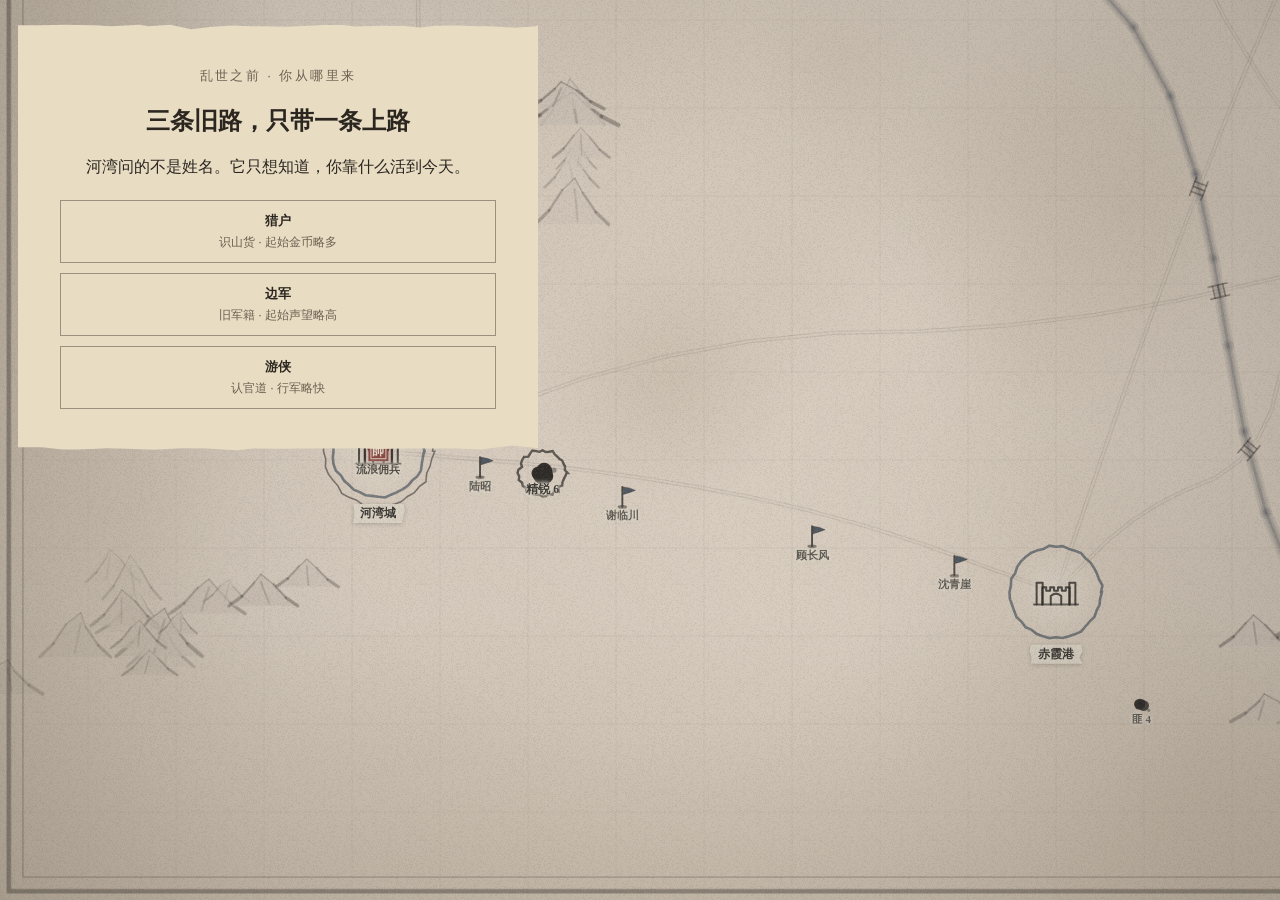
==== commit cc97b908: "fix(audio): bring the mute switch back, keep the score continuous The music stays exactly as it was " ====
--- a/outputs/index.html
+++ b/outputs/index.html
@@ -107,6 +107,7 @@
 
       <div class="hud-actions">
         <button id="help-button" class="hud-button hud-text-button" type="button">?</button>
+        <button id="sound-button" class="hud-button hud-text-button" type="button"></button>
         <button id="pause-button" class="hud-button" type="button">
           <svg class="glyph glyph-pause" viewBox="0 0 16 16" aria-hidden="true" focusable="false">
             <path d="M6 3.4v9.2M10 3.4v9.2"/>
@@ -228,6 +229,10 @@
           <button id="language-zh" type="button"></button>
           <button id="language-en" type="button"></button>
         </div>
+      </div>
+      <div class="settings-row">
+        <span id="sound-label" class="settings-label"></span>
+        <button id="sound-toggle" class="settings-toggle" type="button"></button>
       </div>
       <div class="settings-row">
         <div class="save-copy">
